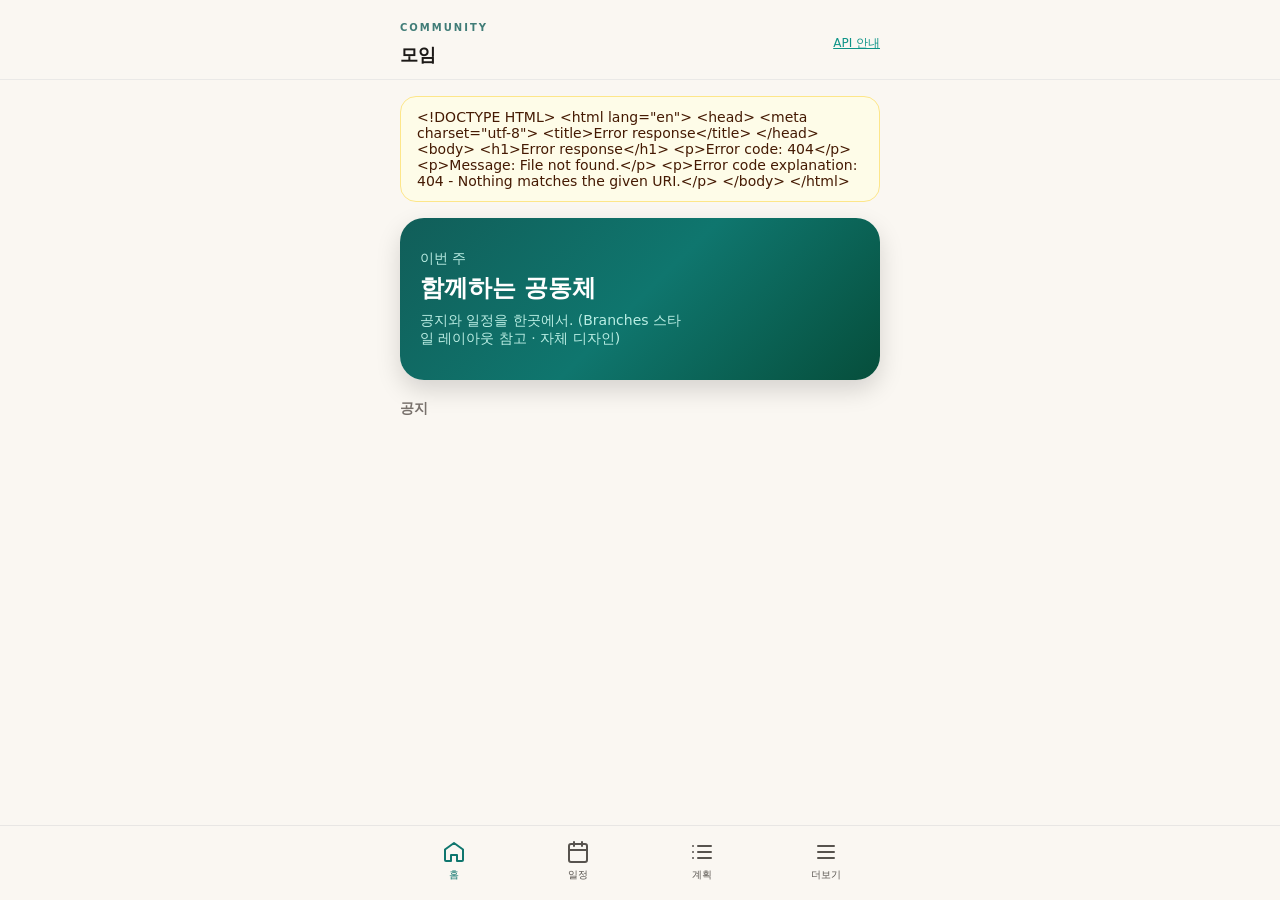
==== static/community/index.html @ 326cbd35 "feat: 연간·월간 계획 API 및 커뮤니티 계획 탭 Made-with: Cursor" ====
<!DOCTYPE html>
<html lang="ko">
  <head>
    <meta charset="utf-8" />
    <meta name="viewport" content="width=device-width, initial-scale=1" />
    <meta name="color-scheme" content="light" />
    <title>모임 · Jaegun</title>
    <link rel="stylesheet" href="styles.css" />
  </head>
  <body>
    <div class="community-root">
      <header class="app-header">
        <div class="header-inner">
          <div>
            <p class="eyebrow">Community</p>
            <h1>모임</h1>
          </div>
          <a class="back-link" href="/">API 안내</a>
        </div>
      </header>

      <main>
        <div id="alert" class="alert" role="alert" hidden></div>

        <section id="panel-home" class="tab-panel">
          <div class="hero">
            <p style="margin: 0; font-size: 0.875rem; color: rgb(204 251 241 / 0.9)">이번 주</p>
            <h2>함께하는 공동체</h2>
            <p>공지와 일정을 한곳에서. (Branches 스타일 레이아웃 참고 · 자체 디자인)</p>
          </div>
          <h3 class="section-title" style="margin-top: 1.25rem">공지</h3>
          <p id="home-loading" class="loading">불러오는 중…</p>
          <ul id="announcement-list" class="card-list" hidden></ul>
          <p id="announcement-empty" class="empty" hidden>아직 공지가 없습니다.</p>
        </section>

        <section id="panel-events" class="tab-panel" hidden>
          <div class="toolbar">
            <h3 class="section-title" style="margin: 0">일정</h3>
            <label class="checkbox-label">
              <input type="checkbox" id="upcoming-only" checked />
              다가오는 일정만
            </label>
          </div>
          <p id="events-loading" class="loading">불러오는 중…</p>
          <ul id="event-list" class="card-list" hidden></ul>
          <p id="event-empty" class="empty" hidden>일정이 없습니다.</p>
        </section>

        <section id="panel-plans" class="tab-panel" hidden>
          <div class="plan-subnav" role="tablist" aria-label="계획 종류">
            <button type="button" class="plan-sub-btn active" data-plan-sub="annual" role="tab" aria-selected="true">
              연간
            </button>
            <button type="button" class="plan-sub-btn" data-plan-sub="monthly" role="tab" aria-selected="false">
              월간
            </button>
          </div>
          <p id="plans-loading" class="loading" hidden>불러오는 중…</p>
          <div id="plan-annual-wrap" hidden></div>
          <div id="plan-monthly-wrap" hidden></div>
        </section>

        <section id="panel-more" class="tab-panel" hidden>
          <div class="card">
            <h3 class="section-title" style="margin-top: 0">빠른 링크</h3>
            <ul class="more-list">
              <li><span>기부 · 헌금</span><span class="muted">준비 중</span></li>
              <li><span>소그룹</span><span class="muted">준비 중</span></li>
              <li><span>메시지 · 설교</span><span class="muted">준비 중</span></li>
            </ul>
          </div>
          <form id="compose-form" class="card compose" style="margin-top: 1rem">
            <h3 class="section-title" style="margin-top: 0">새 공지 작성</h3>
            <p class="hint">MVP: 인증 없이 작성됩니다. 운영 시 관리자 권한을 붙이세요.</p>
            <label>
              제목
              <input id="draft-title" type="text" maxlength="200" placeholder="주일 안내" required />
            </label>
            <label>
              내용
              <textarea id="draft-body" placeholder="상세 내용"></textarea>
            </label>
            <button type="submit" id="submit-btn">공지 등록</button>
          </form>
        </section>
      </main>

      <nav class="bottom-nav" aria-label="주요 메뉴">
        <div class="nav-inner">
          <button type="button" class="nav-btn active" data-tab="home" aria-current="page">
            <svg width="24" height="24" viewBox="0 0 24 24" fill="none" stroke-width="2">
              <path
                d="M3 9.5 12 3l9 6.5V20a1 1 0 0 1-1 1h-5v-6H9v6H4a1 1 0 0 1-1-1V9.5z"
                stroke-linecap="round"
                stroke-linejoin="round"
              />
            </svg>
            홈
          </button>
          <button type="button" class="nav-btn" data-tab="events">
            <svg width="24" height="24" viewBox="0 0 24 24" fill="none" stroke-width="2">
              <rect x="3" y="4" width="18" height="18" rx="2" />
              <path d="M16 2v4M8 2v4M3 10h18" stroke-linecap="round" />
            </svg>
            일정
          </button>
          <button type="button" class="nav-btn" data-tab="plans">
            <svg width="24" height="24" viewBox="0 0 24 24" fill="none" stroke-width="2">
              <path d="M8 6h13M8 12h13M8 18h13M3 6h.01M3 12h.01M3 18h.01" stroke-linecap="round" />
            </svg>
            계획
          </button>
          <button type="button" class="nav-btn" data-tab="more">
            <svg width="24" height="24" viewBox="0 0 24 24" fill="none" stroke-width="2">
              <path d="M4 6h16M4 12h16M4 18h16" stroke-linecap="round" />
            </svg>
            더보기
          </button>
        </div>
      </nav>
    </div>
    <script src="app.js" type="module"></script>
  </body>
</html>
---- static/community/styles.css ----
:root {
  --comm-accent: #0f766e;
  --comm-warm: #faf7f2;
  --comm-ink: #1c1917;
}

* {
  box-sizing: border-box;
}

html,
body {
  margin: 0;
  min-height: 100dvh;
  font-family: system-ui, -apple-system, "Segoe UI", Roboto, "Noto Sans KR", sans-serif;
  background: var(--comm-warm);
  color: var(--comm-ink);
}

.community-root {
  min-height: 100dvh;
  padding-bottom: 7rem;
}

header.app-header {
  position: sticky;
  top: 0;
  z-index: 20;
  border-bottom: 1px solid rgba(231, 229, 228, 0.8);
  background: rgba(250, 247, 242, 0.95);
  backdrop-filter: blur(8px);
}

.header-inner {
  margin: 0 auto;
  max-width: 32rem;
  display: flex;
  align-items: center;
  justify-content: space-between;
  padding: 0.75rem 1rem;
}

.header-inner h1 {
  margin: 0;
  font-size: 1.125rem;
  font-weight: 600;
}

.header-inner .eyebrow {
  font-size: 0.625rem;
  font-weight: 600;
  letter-spacing: 0.2em;
  text-transform: uppercase;
  color: rgb(17 94 89 / 0.8);
}

main {
  margin: 0 auto;
  max-width: 32rem;
  padding: 1rem 1rem 0;
}

.alert {
  margin-bottom: 1rem;
  padding: 0.75rem 1rem;
  border-radius: 1rem;
  border: 1px solid rgb(253 230 138);
  background: rgb(254 252 232);
  color: rgb(69 26 3);
  font-size: 0.875rem;
}

.hero {
  overflow: hidden;
  border-radius: 1.5rem;
  background: linear-gradient(135deg, rgb(17 94 89), rgb(15 118 110), rgb(6 78 59));
  padding: 2rem 1.25rem;
  color: #fff;
  box-shadow: 0 10px 25px rgb(0 0 0 / 0.15);
}

.hero h2 {
  margin: 0.25rem 0 0;
  font-size: 1.5rem;
  font-weight: 600;
  line-height: 1.35;
}

.hero p {
  margin: 0.5rem 0 0;
  max-width: 17rem;
  font-size: 0.875rem;
  color: rgb(204 251 241 / 0.9);
}

.section-title {
  margin: 0 0 0.75rem;
  font-size: 0.875rem;
  font-weight: 600;
  color: rgb(120 113 108);
}

.card {
  border-radius: 1rem;
  border: 1px solid rgb(231 229 228 / 0.8);
  background: #fff;
  padding: 1rem;
  box-shadow: 0 1px 2px rgb(0 0 0 / 0.05);
}

.card-list {
  list-style: none;
  margin: 0;
  padding: 0;
  display: flex;
  flex-direction: column;
  gap: 0.75rem;
}

.card-meta {
  font-size: 0.75rem;
  color: rgb(168 162 158);
}

.card h4 {
  margin: 0.25rem 0 0;
  font-size: 1rem;
  font-weight: 600;
}

.card-body {
  margin: 0.5rem 0 0;
  font-size: 0.875rem;
  line-height: 1.6;
  color: rgb(87 83 78);
  white-space: pre-wrap;
}

.event-row {
  display: flex;
  gap: 0.75rem;
  align-items: flex-start;
}

.event-date {
  flex-shrink: 0;
  width: 3.5rem;
  height: 3.5rem;
  border-radius: 0.75rem;
  background: rgb(240 253 250);
  color: rgb(19 78 74);
  display: flex;
  flex-direction: column;
  align-items: center;
  justify-content: center;
}

.event-date .mo {
  font-size: 0.625rem;
  font-weight: 600;
  text-transform: uppercase;
  color: rgb(13 148 136);
}

.event-date .day {
  font-size: 1.125rem;
  font-weight: 700;
  line-height: 1;
}

.toolbar {
  display: flex;
  align-items: center;
  justify-content: space-between;
  gap: 0.5rem;
  margin-bottom: 1rem;
}

.checkbox-label {
  display: flex;
  align-items: center;
  gap: 0.5rem;
  font-size: 0.75rem;
  color: rgb(87 83 78);
  cursor: pointer;
}

.more-list {
  list-style: none;
  margin: 0.75rem 0 0;
  padding: 0;
  border-top: 1px solid rgb(245 245 244);
}

.more-list li {
  display: flex;
  justify-content: space-between;
  padding: 0.75rem 0;
  font-size: 0.875rem;
  color: rgb(87 83 78);
  border-bottom: 1px solid rgb(245 245 244);
}

.muted {
  font-size: 0.75rem;
  color: rgb(168 162 158);
}

form.compose label {
  display: block;
  margin-top: 0.75rem;
  font-size: 0.75rem;
  font-weight: 500;
  color: rgb(87 83 78);
}

form.compose input,
form.compose textarea {
  margin-top: 0.25rem;
  width: 100%;
  border-radius: 0.75rem;
  border: 1px solid rgb(214 211 209);
  padding: 0.5rem 0.75rem;
  font-size: 0.875rem;
}

form.compose textarea {
  min-height: 6rem;
  resize: vertical;
}

form.compose button {
  margin-top: 1rem;
  width: 100%;
  border: none;
  border-radius: 0.75rem;
  padding: 0.75rem;
  font-size: 0.875rem;
  font-weight: 600;
  color: #fff;
  background: rgb(15 118 110);
  cursor: pointer;
}

form.compose button:disabled {
  opacity: 0.5;
  cursor: not-allowed;
}

.hint {
  margin: 0.25rem 0 0;
  font-size: 0.75rem;
  color: rgb(120 113 108);
}

.tab-panel[hidden] {
  display: none !important;
}

.bottom-nav {
  position: fixed;
  bottom: 0;
  left: 0;
  right: 0;
  z-index: 30;
  border-top: 1px solid rgb(231 229 228 / 0.9);
  background: rgba(250, 247, 242, 0.95);
  backdrop-filter: blur(8px);
  padding: 0.5rem 0 max(0.75rem, env(safe-area-inset-bottom));
}

.nav-inner {
  margin: 0 auto;
  max-width: 32rem;
  display: flex;
  justify-content: space-around;
  padding: 0 0.5rem;
}

.nav-btn {
  flex: 1;
  min-width: 0;
  display: flex;
  flex-direction: column;
  align-items: center;
  gap: 0.2rem;
  padding: 0.4rem 0.2rem;
  border: none;
  border-radius: 0.75rem;
  background: transparent;
  font-size: 0.625rem;
  font-weight: 500;
  color: rgb(87 83 78);
  cursor: pointer;
}

.nav-btn:hover {
  background: rgb(231 229 228 / 0.5);
}

.nav-btn.active {
  color: var(--comm-accent);
}

.nav-btn svg {
  stroke: currentColor;
}

.empty {
  text-align: center;
  padding: 2rem 1rem;
  font-size: 0.875rem;
  color: rgb(120 113 108);
  border: 1px dashed rgb(214 211 209);
  border-radius: 1rem;
  background: #fff;
}

.loading {
  font-size: 0.875rem;
  color: rgb(120 113 108);
}

.back-link {
  display: inline-block;
  margin-top: 0.5rem;
  font-size: 0.75rem;
  color: rgb(13 148 136);
}

.plan-subnav {
  display: flex;
  gap: 0.5rem;
  margin-bottom: 1rem;
  padding: 0.25rem;
  border-radius: 999px;
  background: rgb(231 229 228 / 0.6);
}

.plan-sub-btn {
  flex: 1;
  border: none;
  border-radius: 999px;
  padding: 0.5rem 0.75rem;
  font-size: 0.8125rem;
  font-weight: 600;
  color: rgb(87 83 78);
  background: transparent;
  cursor: pointer;
}

.plan-sub-btn.active {
  background: #fff;
  color: var(--comm-accent);
  box-shadow: 0 1px 2px rgb(0 0 0 / 0.06);
}

.plan-toolbar {
  display: flex;
  flex-wrap: wrap;
  align-items: center;
  gap: 0.5rem;
  margin-bottom: 0.75rem;
}

.plan-toolbar label {
  font-size: 0.75rem;
  color: rgb(120 113 108);
  display: flex;
  align-items: center;
  gap: 0.35rem;
}

.plan-toolbar select {
  border-radius: 0.75rem;
  border: 1px solid rgb(214 211 209);
  padding: 0.35rem 0.5rem;
  font-size: 0.875rem;
  background: #fff;
}

.plan-body-text {
  margin: 0.75rem 0 0;
  font-size: 0.875rem;
  line-height: 1.65;
  color: rgb(68 64 60);
  white-space: pre-wrap;
}

.month-grid {
  display: grid;
  grid-template-columns: 1fr;
  gap: 0.75rem;
}

@media (min-width: 380px) {
  .month-grid {
    grid-template-columns: 1fr 1fr;
  }
}

.month-card.muted {
  opacity: 0.75;
  border-style: dashed;
}
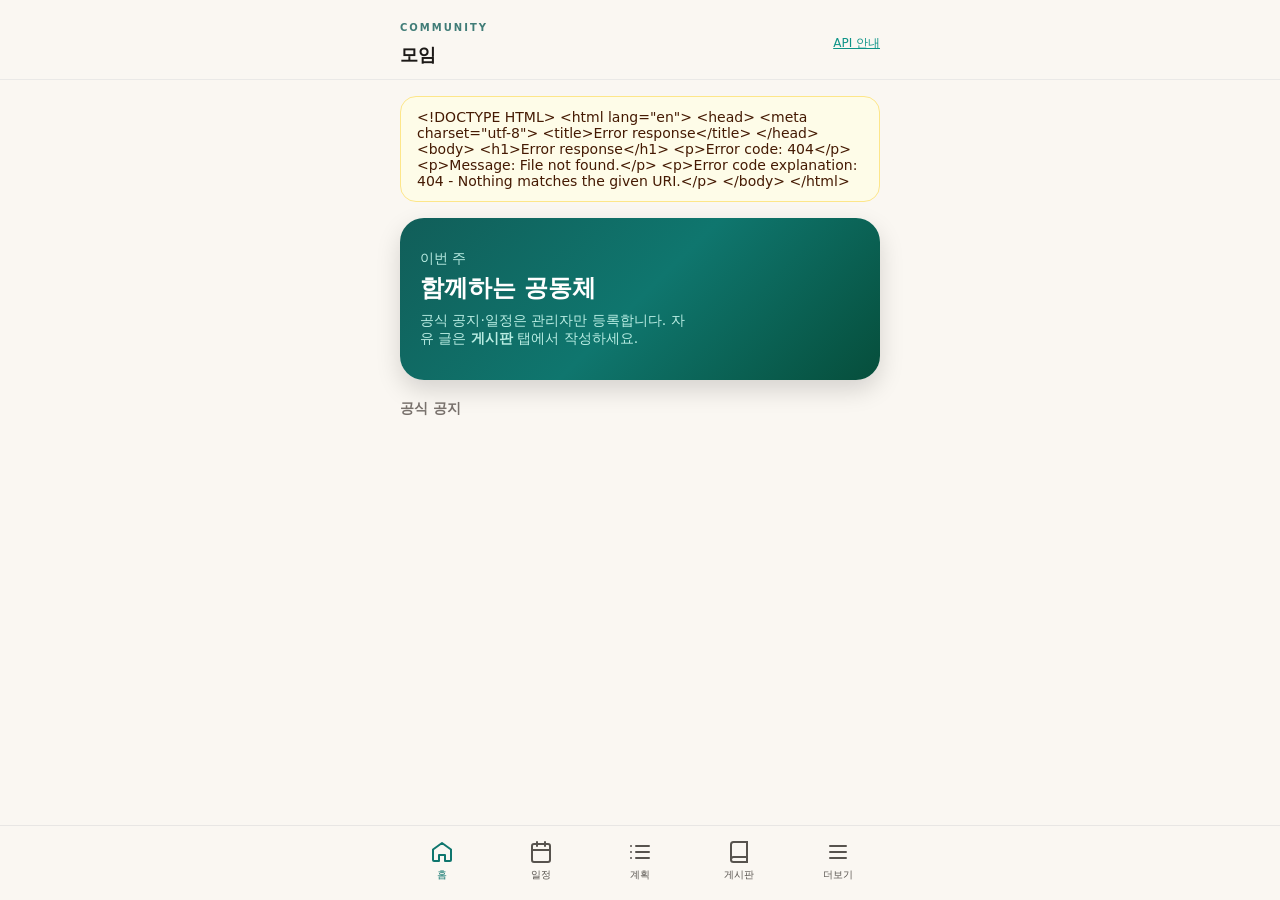
==== commit 0522c76a: "feat: 관리자 토큰으로 공식 공지·일정·계획 보호, 사용자 게시판 추가 Made-with: Cursor" ====
--- a/static/community/index.html
+++ b/static/community/index.html
@@ -26,9 +26,9 @@
           <div class="hero">
             <p style="margin: 0; font-size: 0.875rem; color: rgb(204 251 241 / 0.9)">이번 주</p>
             <h2>함께하는 공동체</h2>
-            <p>공지와 일정을 한곳에서. (Branches 스타일 레이아웃 참고 · 자체 디자인)</p>
+            <p>공식 공지·일정은 관리자만 등록합니다. 자유 글은 <strong>게시판</strong> 탭에서 작성하세요.</p>
           </div>
-          <h3 class="section-title" style="margin-top: 1.25rem">공지</h3>
+          <h3 class="section-title" style="margin-top: 1.25rem">공식 공지</h3>
           <p id="home-loading" class="loading">불러오는 중…</p>
           <ul id="announcement-list" class="card-list" hidden></ul>
           <p id="announcement-empty" class="empty" hidden>아직 공지가 없습니다.</p>
@@ -45,6 +45,32 @@
           <p id="events-loading" class="loading">불러오는 중…</p>
           <ul id="event-list" class="card-list" hidden></ul>
           <p id="event-empty" class="empty" hidden>일정이 없습니다.</p>
+        </section>
+
+        <section id="panel-board" class="tab-panel" hidden>
+          <h3 class="section-title">게시판</h3>
+          <p class="hint" style="margin: 0 0 0.75rem">
+            누구나 글을 쓸 수 있습니다. 공식 일정은 <strong>일정</strong> 탭(관리자 등록)만 사용하세요.
+          </p>
+          <p id="board-loading" class="loading">불러오는 중…</p>
+          <ul id="board-list" class="card-list" hidden></ul>
+          <p id="board-empty" class="empty" hidden>아직 글이 없습니다.</p>
+          <form id="board-form" class="card compose" style="margin-top: 1rem">
+            <h3 class="section-title" style="margin-top: 0">글쓰기</h3>
+            <label>
+              닉네임 (선택)
+              <input id="board-author" type="text" maxlength="100" placeholder="익명" />
+            </label>
+            <label>
+              제목
+              <input id="board-title" type="text" maxlength="200" required />
+            </label>
+            <label>
+              내용
+              <textarea id="board-body" placeholder="내용을 입력하세요"></textarea>
+            </label>
+            <button type="submit" id="board-submit">등록</button>
+          </form>
         </section>
 
         <section id="panel-plans" class="tab-panel" hidden>
@@ -70,19 +96,53 @@
               <li><span>메시지 · 설교</span><span class="muted">준비 중</span></li>
             </ul>
           </div>
-          <form id="compose-form" class="card compose" style="margin-top: 1rem">
-            <h3 class="section-title" style="margin-top: 0">새 공지 작성</h3>
-            <p class="hint">MVP: 인증 없이 작성됩니다. 운영 시 관리자 권한을 붙이세요.</p>
+          <div class="card" style="margin-top: 1rem">
+            <h3 class="section-title" style="margin-top: 0">관리자</h3>
+            <p class="hint">
+              공식 공지·일정·계획을 등록하려면 서버 <code>.env</code>의 <code>ADMIN_TOKEN</code>과 같은 값을 입력해 저장하세요.
+            </p>
             <label>
-              제목
-              <input id="draft-title" type="text" maxlength="200" placeholder="주일 안내" required />
+              관리자 토큰
+              <input id="admin-token" type="password" autocomplete="off" placeholder="Bearer로 전송됩니다" />
             </label>
-            <label>
-              내용
-              <textarea id="draft-body" placeholder="상세 내용"></textarea>
-            </label>
-            <button type="submit" id="submit-btn">공지 등록</button>
-          </form>
+            <button type="button" class="admin-save-btn" id="admin-token-save">브라우저에 저장</button>
+            <p id="admin-token-hint" class="hint"></p>
+          </div>
+          <div class="card" id="admin-forms" style="margin-top: 1rem" hidden>
+            <h3 class="section-title" style="margin-top: 0">공식 공지 등록</h3>
+            <form id="admin-announce-form">
+              <label>
+                제목
+                <input id="admin-a-title" type="text" maxlength="200" required />
+              </label>
+              <label>
+                내용
+                <textarea id="admin-a-body"></textarea>
+              </label>
+              <button type="submit">공지 등록</button>
+            </form>
+            <hr style="margin: 1.25rem 0; border: none; border-top: 1px solid rgb(231 229 228)" />
+            <h3 class="section-title" style="margin-top: 0">공식 일정 등록</h3>
+            <form id="admin-event-form">
+              <label>
+                제목
+                <input id="admin-e-title" type="text" maxlength="200" required />
+              </label>
+              <label>
+                시작 시각
+                <input id="admin-e-starts" type="datetime-local" required />
+              </label>
+              <label>
+                장소
+                <input id="admin-e-loc" type="text" maxlength="300" placeholder="온라인 등" />
+              </label>
+              <label>
+                설명
+                <textarea id="admin-e-desc" placeholder="선택"></textarea>
+              </label>
+              <button type="submit">일정 등록</button>
+            </form>
+          </div>
         </section>
       </main>
 
@@ -111,6 +171,13 @@
             </svg>
             계획
           </button>
+          <button type="button" class="nav-btn" data-tab="board">
+            <svg width="24" height="24" viewBox="0 0 24 24" fill="none" stroke-width="2">
+              <path d="M4 19.5A2.5 2.5 0 0 1 6.5 17H20" stroke-linecap="round" />
+              <path d="M6.5 2H20v20H6.5A2.5 2.5 0 0 1 4 19.5v-15A2.5 2.5 0 0 1 6.5 2z" />
+            </svg>
+            게시판
+          </button>
           <button type="button" class="nav-btn" data-tab="more">
             <svg width="24" height="24" viewBox="0 0 24 24" fill="none" stroke-width="2">
               <path d="M4 6h16M4 12h16M4 18h16" stroke-linecap="round" />
--- a/static/community/styles.css
+++ b/static/community/styles.css
@@ -245,6 +245,23 @@
 form.compose button:disabled {
   opacity: 0.5;
   cursor: not-allowed;
+}
+
+.admin-save-btn {
+  margin-top: 0.5rem;
+  width: 100%;
+  border: none;
+  border-radius: 0.75rem;
+  padding: 0.6rem;
+  font-size: 0.875rem;
+  font-weight: 600;
+  color: #fff;
+  background: rgb(87 83 78);
+  cursor: pointer;
+}
+
+.admin-save-btn:hover {
+  background: rgb(68 64 60);
 }
 
 .hint {
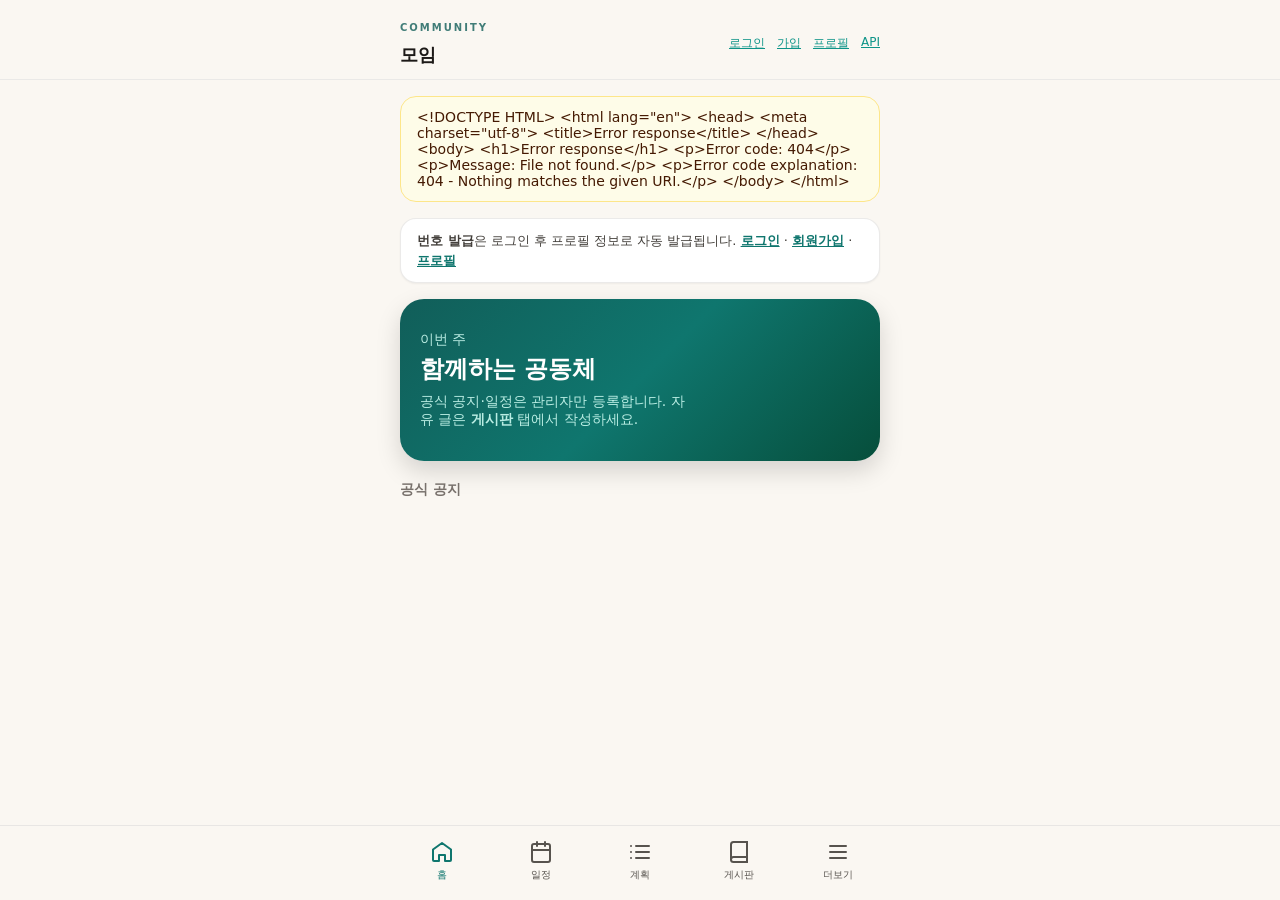
==== commit 94c5beb7: "feat: Enhance user management and event features - Added user authentication and profile management " ====
--- a/static/community/index.html
+++ b/static/community/index.html
@@ -15,12 +15,24 @@
             <p class="eyebrow">Community</p>
             <h1>모임</h1>
           </div>
-          <a class="back-link" href="/">API 안내</a>
+          <div class="header-links">
+            <a class="back-link" href="login.html">로그인</a>
+            <a class="back-link" href="signup.html">가입</a>
+            <a class="back-link" href="register.html">프로필</a>
+            <a class="back-link" href="/">API</a>
+          </div>
         </div>
       </header>
 
       <main>
         <div id="alert" class="alert" role="alert" hidden></div>
+        <div id="profile-hint" class="profile-hint card" hidden>
+          <p class="profile-hint-text">
+            <strong>번호 발급</strong>은 로그인 후 프로필 정보로 자동 발급됩니다.
+            <a href="login.html">로그인</a> · <a href="signup.html">회원가입</a> ·
+            <a href="register.html">프로필</a>
+          </p>
+        </div>
 
         <section id="panel-home" class="tab-panel">
           <div class="hero">
@@ -89,59 +101,81 @@
 
         <section id="panel-more" class="tab-panel" hidden>
           <div class="card">
+            <h3 class="section-title" style="margin-top: 0">소모임 만들기</h3>
+            <p class="hint" style="margin-top: 0">로그인 후 모임을 만들고 게시판에 공유할 수 있습니다.</p>
+            <form id="meeting-form" class="compose" style="margin-top: 0.75rem">
+              <label class="modal-field">
+                제목 <span class="req">*</span>
+                <input id="meet-title" type="text" maxlength="200" required />
+              </label>
+              <label class="modal-field">
+                설명
+                <textarea id="meet-body" placeholder="모임 안내"></textarea>
+              </label>
+              <label class="modal-field">
+                일시 (선택)
+                <input id="meet-starts" type="datetime-local" />
+              </label>
+              <label class="modal-field">
+                장소
+                <input id="meet-loc" type="text" maxlength="300" />
+              </label>
+              <label class="checkbox-label" style="margin-top: 0.5rem">
+                <input type="checkbox" id="meet-share" checked />
+                게시판에 함께 올리기
+              </label>
+              <button type="submit" id="meet-submit" class="btn-issue" style="margin-top: 1rem">등록</button>
+            </form>
+          </div>
+          <div class="card" style="margin-top: 1rem">
+            <h3 class="section-title" style="margin-top: 0">친한 친구</h3>
+            <p class="hint">상대방도 수락하면 친한 친구가 되며, 그때부터 쪽지를 주고받을 수 있습니다.</p>
+            <div style="display: flex; gap: 0.5rem; margin-top: 0.5rem; flex-wrap: wrap">
+              <input
+                id="friend-phone"
+                type="tel"
+                placeholder="상대 전화번호"
+                style="flex: 1; min-width: 10rem; padding: 0.5rem; border-radius: 0.5rem; border: 1px solid #d6d3d1"
+              />
+              <button type="button" id="friend-request-btn" class="event-detail-btn">요청 보내기</button>
+            </div>
+            <h4 style="font-size: 0.9rem; margin: 1rem 0 0.5rem">받은 요청</h4>
+            <div id="incoming-friends"></div>
+            <h4 style="font-size: 0.9rem; margin: 1rem 0 0.5rem">내 친구</h4>
+            <div id="friends-list"></div>
+          </div>
+          <div class="card" style="margin-top: 1rem">
             <h3 class="section-title" style="margin-top: 0">빠른 링크</h3>
             <ul class="more-list">
+              <li>
+                <span>프로필 · 사진</span>
+                <a href="register.html" class="muted" style="color: rgb(13 148 136); font-weight: 600">열기 →</a>
+              </li>
               <li><span>기부 · 헌금</span><span class="muted">준비 중</span></li>
-              <li><span>소그룹</span><span class="muted">준비 중</span></li>
-              <li><span>메시지 · 설교</span><span class="muted">준비 중</span></li>
             </ul>
           </div>
           <div class="card" style="margin-top: 1rem">
             <h3 class="section-title" style="margin-top: 0">관리자</h3>
             <p class="hint">
-              공식 공지·일정·계획을 등록하려면 서버 <code>.env</code>의 <code>ADMIN_TOKEN</code>과 같은 값을 입력해 저장하세요.
+              공식 공지·일정·계획 등록과 게시글 삭제는 <strong>/admin</strong> 페이지에서 <code>ADMIN_TOKEN</code>으로 진행합니다.
             </p>
-            <label>
-              관리자 토큰
-              <input id="admin-token" type="password" autocomplete="off" placeholder="Bearer로 전송됩니다" />
-            </label>
-            <button type="button" class="admin-save-btn" id="admin-token-save">브라우저에 저장</button>
-            <p id="admin-token-hint" class="hint"></p>
-          </div>
-          <div class="card" id="admin-forms" style="margin-top: 1rem" hidden>
-            <h3 class="section-title" style="margin-top: 0">공식 공지 등록</h3>
-            <form id="admin-announce-form">
-              <label>
-                제목
-                <input id="admin-a-title" type="text" maxlength="200" required />
-              </label>
-              <label>
-                내용
-                <textarea id="admin-a-body"></textarea>
-              </label>
-              <button type="submit">공지 등록</button>
-            </form>
-            <hr style="margin: 1.25rem 0; border: none; border-top: 1px solid rgb(231 229 228)" />
-            <h3 class="section-title" style="margin-top: 0">공식 일정 등록</h3>
-            <form id="admin-event-form">
-              <label>
-                제목
-                <input id="admin-e-title" type="text" maxlength="200" required />
-              </label>
-              <label>
-                시작 시각
-                <input id="admin-e-starts" type="datetime-local" required />
-              </label>
-              <label>
-                장소
-                <input id="admin-e-loc" type="text" maxlength="300" placeholder="온라인 등" />
-              </label>
-              <label>
-                설명
-                <textarea id="admin-e-desc" placeholder="선택"></textarea>
-              </label>
-              <button type="submit">일정 등록</button>
-            </form>
+            <a
+              class="admin-portal-link"
+              href="/admin/"
+              style="
+                display: block;
+                margin-top: 0.75rem;
+                text-align: center;
+                padding: 0.65rem;
+                border-radius: 0.75rem;
+                background: #0f766e;
+                color: #fff;
+                font-weight: 600;
+                font-size: 0.875rem;
+                text-decoration: none;
+              "
+              >관리자 페이지 열기</a
+            >
           </div>
         </section>
       </main>
@@ -187,6 +221,47 @@
         </div>
       </nav>
     </div>
-    <script src="app.js" type="module"></script>
+
+    <div id="event-modal" class="event-modal" hidden>
+      <div class="event-modal-backdrop" data-close-modal tabindex="-1"></div>
+      <div
+        class="event-modal-panel"
+        role="dialog"
+        aria-modal="true"
+        aria-labelledby="event-modal-title"
+      >
+        <button type="button" class="event-modal-close" data-close-modal aria-label="닫기">×</button>
+        <h3 id="event-modal-title" class="event-modal-title"></h3>
+        <p id="event-modal-meta" class="event-modal-meta"></p>
+        <div id="event-modal-body" class="event-modal-body"></div>
+        <div id="event-modal-survey" class="event-modal-survey" hidden>
+          <p class="event-modal-survey-heading"></p>
+          <a
+            id="event-modal-survey-link"
+            href="#"
+            target="_blank"
+            rel="noopener noreferrer"
+            class="survey-link"
+            >설문 열기</a>
+        </div>
+        <div id="event-modal-need-login" class="event-modal-participant card" style="margin-top: 1rem; padding: 0.85rem 1rem" hidden>
+          <p class="hint" style="margin: 0">
+            번호 발급은 <a href="login.html">로그인</a>이 필요합니다. 이름·나이·교회는
+            <a href="register.html">프로필</a>에서 수정할 수 있습니다.
+          </p>
+        </div>
+        <div class="event-modal-participant card" style="margin-top: 1rem; padding: 0.85rem 1rem">
+          <p class="hint" style="margin: 0">
+            발급 시 <strong>프로필에 저장된 이름·나이·교회</strong>가 함께 등록됩니다. <a href="register.html">프로필 수정</a>
+          </p>
+        </div>
+        <div class="event-modal-actions">
+          <button type="button" id="event-modal-issue-btn" class="btn-issue">번호 발급</button>
+        </div>
+        <p id="event-modal-ticket-result" class="ticket-result" hidden aria-live="polite"></p>
+      </div>
+    </div>
+
+    <script src="app.js" defer></script>
   </body>
 </html>
--- a/static/community/styles.css
+++ b/static/community/styles.css
@@ -37,7 +37,15 @@
   display: flex;
   align-items: center;
   justify-content: space-between;
+  gap: 0.5rem;
   padding: 0.75rem 1rem;
+}
+
+.header-links {
+  display: flex;
+  flex-wrap: wrap;
+  gap: 0.5rem 0.75rem;
+  justify-content: flex-end;
 }
 
 .header-inner h1 {
@@ -245,23 +253,6 @@
 form.compose button:disabled {
   opacity: 0.5;
   cursor: not-allowed;
-}
-
-.admin-save-btn {
-  margin-top: 0.5rem;
-  width: 100%;
-  border: none;
-  border-radius: 0.75rem;
-  padding: 0.6rem;
-  font-size: 0.875rem;
-  font-weight: 600;
-  color: #fff;
-  background: rgb(87 83 78);
-  cursor: pointer;
-}
-
-.admin-save-btn:hover {
-  background: rgb(68 64 60);
 }
 
 .hint {
@@ -323,6 +314,44 @@
   stroke: currentColor;
 }
 
+.profile-hint {
+  margin-bottom: 1rem;
+  padding: 0.75rem 1rem;
+}
+
+.profile-hint-text {
+  margin: 0;
+  font-size: 0.8125rem;
+  line-height: 1.5;
+  color: rgb(68 64 60);
+}
+
+.profile-hint-text a {
+  font-weight: 600;
+  color: var(--comm-accent);
+}
+
+.modal-field {
+  display: block;
+  margin-top: 0.65rem;
+  font-size: 0.75rem;
+  font-weight: 500;
+  color: rgb(87 83 78);
+}
+
+.modal-field .req {
+  color: rgb(185 28 28);
+}
+
+.modal-field input {
+  margin-top: 0.25rem;
+  width: 100%;
+  border-radius: 0.65rem;
+  border: 1px solid rgb(214 211 209);
+  padding: 0.5rem 0.65rem;
+  font-size: 1rem;
+}
+
 .empty {
   text-align: center;
   padding: 2rem 1rem;
@@ -420,3 +449,163 @@
   opacity: 0.75;
   border-style: dashed;
 }
+
+/* 일정 상세 모달 */
+.event-modal {
+  position: fixed;
+  inset: 0;
+  z-index: 100;
+  display: flex;
+  align-items: flex-end;
+  justify-content: center;
+  padding: 0;
+}
+
+.event-modal[hidden] {
+  display: none !important;
+}
+
+.event-modal-backdrop {
+  position: absolute;
+  inset: 0;
+  background: rgb(0 0 0 / 0.45);
+}
+
+.event-modal-panel {
+  position: relative;
+  z-index: 1;
+  width: 100%;
+  max-width: 32rem;
+  max-height: 90dvh;
+  overflow-y: auto;
+  margin: 0 auto;
+  padding: 1.25rem 1rem calc(1.25rem + env(safe-area-inset-bottom));
+  border-radius: 1.25rem 1.25rem 0 0;
+  background: #fff;
+  box-shadow: 0 -8px 32px rgb(0 0 0 / 0.2);
+}
+
+@media (min-width: 480px) {
+  .event-modal {
+    align-items: center;
+    padding: 1rem;
+  }
+
+  .event-modal-panel {
+    border-radius: 1.25rem;
+    padding: 1.5rem;
+    max-height: 85dvh;
+  }
+}
+
+.event-modal-close {
+  position: absolute;
+  top: 0.65rem;
+  right: 0.65rem;
+  width: 2.25rem;
+  height: 2.25rem;
+  border: none;
+  border-radius: 999px;
+  background: rgb(245 245 244);
+  font-size: 1.25rem;
+  line-height: 1;
+  cursor: pointer;
+  color: rgb(87 83 78);
+}
+
+.event-modal-title {
+  margin: 0 2rem 0.35rem 0;
+  font-size: 1.125rem;
+  font-weight: 700;
+  line-height: 1.35;
+}
+
+.event-modal-meta {
+  margin: 0 0 0.75rem;
+  font-size: 0.8125rem;
+  color: rgb(120 113 108);
+}
+
+.event-modal-body {
+  font-size: 0.9375rem;
+  line-height: 1.65;
+  color: rgb(68 64 60);
+  white-space: pre-wrap;
+}
+
+.event-modal-body:empty {
+  display: none;
+}
+
+.event-modal-survey {
+  padding: 0.85rem 1rem;
+  border-radius: 0.75rem;
+  background: rgb(250 250 249);
+  border: 1px solid rgb(231 229 228);
+  margin-top: 1rem;
+  margin-bottom: 0.5rem;
+}
+
+.event-modal-survey-heading {
+  margin: 0 0 0.4rem;
+  font-size: 0.75rem;
+  font-weight: 600;
+  color: rgb(87 83 78);
+}
+
+.survey-link {
+  font-size: 0.875rem;
+  font-weight: 600;
+  color: rgb(13 148 136);
+  word-break: break-all;
+}
+
+.event-modal-actions {
+  margin-top: 1rem;
+}
+
+.btn-issue {
+  width: 100%;
+  border: none;
+  border-radius: 0.75rem;
+  padding: 0.75rem;
+  font-size: 0.9375rem;
+  font-weight: 600;
+  color: #fff;
+  background: var(--comm-accent);
+  cursor: pointer;
+}
+
+.btn-issue:disabled {
+  opacity: 0.55;
+  cursor: not-allowed;
+}
+
+.ticket-result {
+  margin: 1rem 0 0;
+  padding: 1rem;
+  border-radius: 0.75rem;
+  text-align: center;
+  font-size: 1.25rem;
+  font-weight: 700;
+  color: rgb(19 78 74);
+  background: rgb(204 251 241);
+  border: 1px solid rgb(153 246 228);
+}
+
+.event-detail-btn {
+  margin-top: 0.65rem;
+  width: 100%;
+  border: 1px solid rgb(204 251 241);
+  border-radius: 0.75rem;
+  padding: 0.45rem 0.65rem;
+  font-size: 0.8125rem;
+  font-weight: 600;
+  color: var(--comm-accent);
+  background: rgb(240 253 250);
+  cursor: pointer;
+}
+
+.event-detail-btn:active {
+  opacity: 0.9;
+}
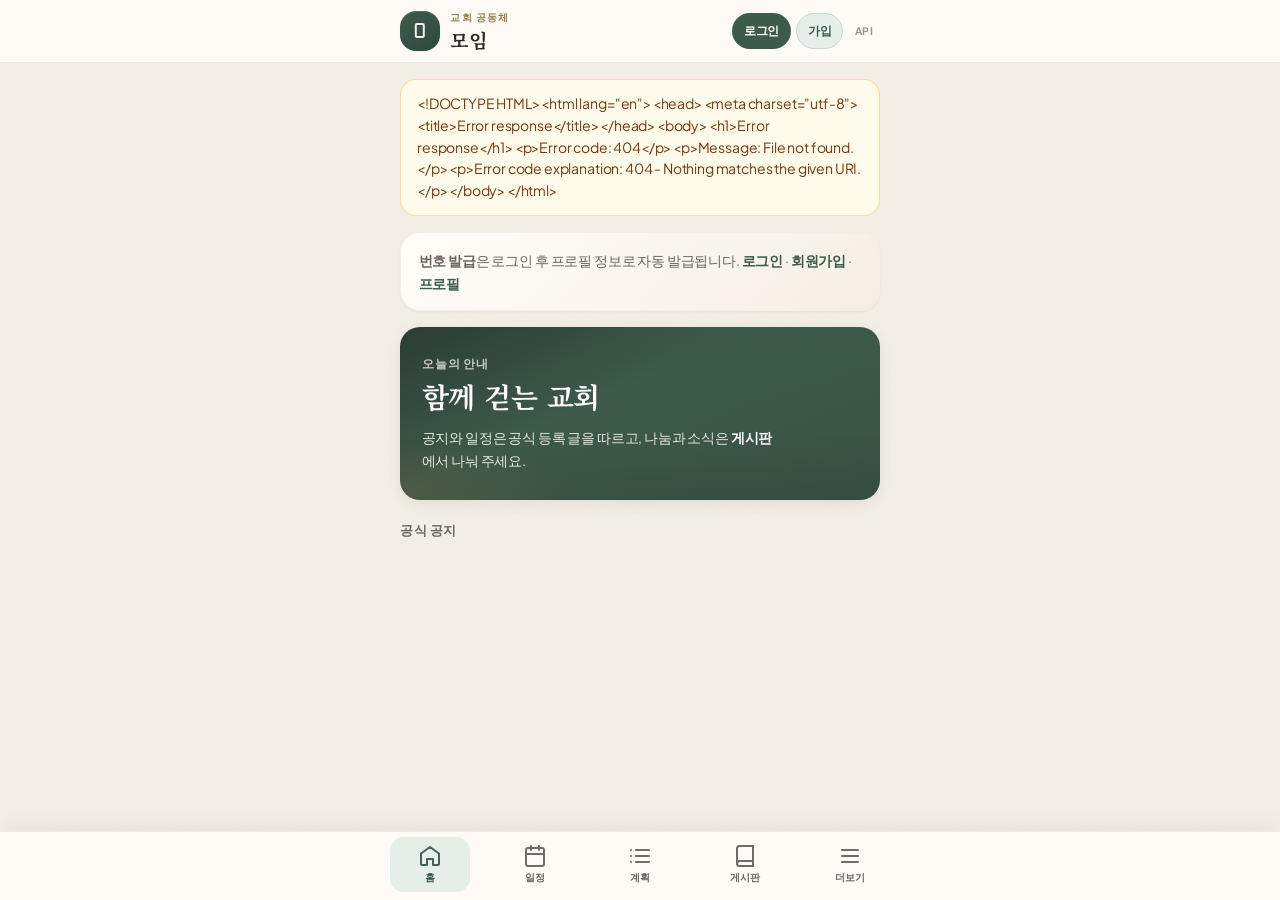
==== commit b5b170d1: "feat: Update community UI and enhance authentication flow - Improved layout and styling for communit" ====
--- a/static/community/index.html
+++ b/static/community/index.html
@@ -2,24 +2,32 @@
 <html lang="ko">
   <head>
     <meta charset="utf-8" />
-    <meta name="viewport" content="width=device-width, initial-scale=1" />
+    <meta name="viewport" content="width=device-width, initial-scale=1, viewport-fit=cover" />
     <meta name="color-scheme" content="light" />
+    <meta name="theme-color" content="#3d5a4a" />
     <title>모임 · Jaegun</title>
+    <link rel="preconnect" href="https://fonts.googleapis.com" />
+    <link rel="preconnect" href="https://fonts.gstatic.com" crossorigin />
+    <link
+      href="https://fonts.googleapis.com/css2?family=Noto+Serif+KR:wght@500;600;700&family=Plus+Jakarta+Sans:wght@400;500;600;700&display=swap"
+      rel="stylesheet"
+    />
     <link rel="stylesheet" href="styles.css" />
   </head>
   <body>
     <div class="community-root">
       <header class="app-header">
         <div class="header-inner">
-          <div>
-            <p class="eyebrow">Community</p>
-            <h1>모임</h1>
-          </div>
-          <div class="header-links">
-            <a class="back-link" href="login.html">로그인</a>
-            <a class="back-link" href="signup.html">가입</a>
-            <a class="back-link" href="register.html">프로필</a>
-            <a class="back-link" href="/">API</a>
+          <a href="index.html" class="brand-block">
+            <span class="brand-icon" aria-hidden="true"></span>
+            <div>
+              <p class="eyebrow">교회 공동체</p>
+              <h1 class="page-title">모임</h1>
+            </div>
+          </a>
+          <div class="header-actions">
+            <div id="header-auth" class="header-auth"></div>
+            <a class="header-api" href="/" title="API 안내">API</a>
           </div>
         </div>
       </header>
@@ -36,9 +44,11 @@
 
         <section id="panel-home" class="tab-panel">
           <div class="hero">
-            <p style="margin: 0; font-size: 0.875rem; color: rgb(204 251 241 / 0.9)">이번 주</p>
-            <h2>함께하는 공동체</h2>
-            <p>공식 공지·일정은 관리자만 등록합니다. 자유 글은 <strong>게시판</strong> 탭에서 작성하세요.</p>
+            <p class="hero-label">오늘의 안내</p>
+            <h2 class="hero-title">함께 걷는 교회</h2>
+            <p class="hero-lead">
+              공지와 일정은 공식 등록 글을 따르고, 나눔과 소식은 <strong>게시판</strong>에서 나눠 주세요.
+            </p>
           </div>
           <h3 class="section-title" style="margin-top: 1.25rem">공식 공지</h3>
           <p id="home-loading" class="loading">불러오는 중…</p>
@@ -130,18 +140,13 @@
           <div class="card" style="margin-top: 1rem">
             <h3 class="section-title" style="margin-top: 0">친한 친구</h3>
             <p class="hint">상대방도 수락하면 친한 친구가 되며, 그때부터 쪽지를 주고받을 수 있습니다.</p>
-            <div style="display: flex; gap: 0.5rem; margin-top: 0.5rem; flex-wrap: wrap">
-              <input
-                id="friend-phone"
-                type="tel"
-                placeholder="상대 전화번호"
-                style="flex: 1; min-width: 10rem; padding: 0.5rem; border-radius: 0.5rem; border: 1px solid #d6d3d1"
-              />
-              <button type="button" id="friend-request-btn" class="event-detail-btn">요청 보내기</button>
+            <div class="friend-request-row">
+              <input id="friend-phone" class="input-inline" type="tel" placeholder="상대 전화번호" />
+              <button type="button" id="friend-request-btn" class="btn-secondary-inline">요청 보내기</button>
             </div>
-            <h4 style="font-size: 0.9rem; margin: 1rem 0 0.5rem">받은 요청</h4>
+            <h4 class="subsection-title">받은 요청</h4>
             <div id="incoming-friends"></div>
-            <h4 style="font-size: 0.9rem; margin: 1rem 0 0.5rem">내 친구</h4>
+            <h4 class="subsection-title">내 친구</h4>
             <div id="friends-list"></div>
           </div>
           <div class="card" style="margin-top: 1rem">
@@ -149,7 +154,7 @@
             <ul class="more-list">
               <li>
                 <span>프로필 · 사진</span>
-                <a href="register.html" class="muted" style="color: rgb(13 148 136); font-weight: 600">열기 →</a>
+                <a href="register.html">열기 →</a>
               </li>
               <li><span>기부 · 헌금</span><span class="muted">준비 중</span></li>
             </ul>
@@ -159,23 +164,7 @@
             <p class="hint">
               공식 공지·일정·계획 등록과 게시글 삭제는 <strong>/admin</strong> 페이지에서 <code>ADMIN_TOKEN</code>으로 진행합니다.
             </p>
-            <a
-              class="admin-portal-link"
-              href="/admin/"
-              style="
-                display: block;
-                margin-top: 0.75rem;
-                text-align: center;
-                padding: 0.65rem;
-                border-radius: 0.75rem;
-                background: #0f766e;
-                color: #fff;
-                font-weight: 600;
-                font-size: 0.875rem;
-                text-decoration: none;
-              "
-              >관리자 페이지 열기</a
-            >
+            <a class="btn-admin-link" href="/admin/">관리자 페이지 열기</a>
           </div>
         </section>
       </main>
@@ -262,6 +251,7 @@
       </div>
     </div>
 
+    <script src="auth-header.js" defer></script>
     <script src="app.js" defer></script>
   </body>
 </html>
--- a/static/community/styles.css
+++ b/static/community/styles.css
@@ -1,119 +1,361 @@
+/* Jaegun community — 교·회 공동체용: 따뜻한 편안함 + 읽기 쉬운 정보 구조 */
+
 :root {
-  --comm-accent: #0f766e;
-  --comm-warm: #faf7f2;
-  --comm-ink: #1c1917;
-}
-
-* {
+  --font-ui: "Plus Jakarta Sans", system-ui, sans-serif;
+  --font-display: "Noto Serif KR", "Times New Roman", serif;
+
+  --bg: #f3efe6;
+  --bg-subtle: #e8e2d6;
+  --surface: #fffcf8;
+  --surface-2: #faf6f0;
+  --ink: #2c2824;
+  --ink-muted: #6b645c;
+  --ink-faint: #9c948a;
+
+  /* 숲록 — 차분한 녹청(교회 건물·자연 연상), 과한 틸 대신 */
+  --accent: #3d5a4a;
+  --accent-hover: #324a3d;
+  --accent-soft: #e5efe8;
+  --accent-border: #c5d9cc;
+
+  --gold: #9a7b4f;
+  --gold-soft: #f5eee4;
+
+  --danger: #b42318;
+  --danger-bg: #fef3f2;
+
+  --radius: 1rem;
+  --radius-lg: 1.25rem;
+  --shadow-sm: 0 1px 2px rgb(44 40 36 / 0.06);
+  --shadow-md: 0 4px 14px rgb(44 40 36 / 0.08);
+  --shadow-lg: 0 12px 40px rgb(44 40 36 / 0.12);
+
+  --header-h: 3.75rem;
+  --nav-h: 4.25rem;
+  --focus: 2px solid var(--accent);
+}
+
+*,
+*::before,
+*::after {
   box-sizing: border-box;
 }
 
-html,
+html {
+  -webkit-text-size-adjust: 100%;
+  scroll-behavior: smooth;
+}
+
 body {
   margin: 0;
   min-height: 100dvh;
-  font-family: system-ui, -apple-system, "Segoe UI", Roboto, "Noto Sans KR", sans-serif;
-  background: var(--comm-warm);
-  color: var(--comm-ink);
+  font-family: var(--font-ui);
+  font-size: 1rem;
+  line-height: 1.55;
+  background: var(--bg);
+  color: var(--ink);
+  letter-spacing: -0.01em;
+}
+
+/* 은은한 종이 질감 */
+body::before {
+  content: "";
+  position: fixed;
+  inset: 0;
+  pointer-events: none;
+  z-index: -1;
+  opacity: 0.45;
+  background-image: url("data:image/svg+xml,%3Csvg xmlns='http://www.w3.org/2000/svg' width='120' height='120'%3E%3Cfilter id='n'%3E%3CfeTurbulence type='fractalNoise' baseFrequency='.9' numOctaves='3' stitchTiles='stitch'/%3E%3C/filter%3E%3Crect width='120' height='120' filter='url(%23n)' opacity='.06'/%3E%3C/svg%3E");
 }
 
 .community-root {
   min-height: 100dvh;
-  padding-bottom: 7rem;
-}
-
+  padding-bottom: calc(var(--nav-h) + env(safe-area-inset-bottom, 0px) + 0.5rem);
+}
+
+.community-root--simple {
+  padding-bottom: max(2rem, env(safe-area-inset-bottom));
+}
+
+/* ——— 헤더 ——— */
 header.app-header {
   position: sticky;
   top: 0;
-  z-index: 20;
-  border-bottom: 1px solid rgba(231, 229, 228, 0.8);
-  background: rgba(250, 247, 242, 0.95);
-  backdrop-filter: blur(8px);
+  z-index: 50;
+  border-bottom: 1px solid rgb(44 40 36 / 0.07);
+  background: rgb(255 252 248 / 0.88);
+  backdrop-filter: blur(12px);
+  -webkit-backdrop-filter: blur(12px);
 }
 
 .header-inner {
   margin: 0 auto;
-  max-width: 32rem;
+  max-width: 28rem;
+  min-height: var(--header-h);
   display: flex;
   align-items: center;
   justify-content: space-between;
-  gap: 0.5rem;
-  padding: 0.75rem 1rem;
-}
-
-.header-links {
+  gap: 0.75rem;
+  padding: 0.65rem 1rem;
+  padding-top: max(0.65rem, env(safe-area-inset-top, 0px));
+}
+
+.brand-block {
+  display: flex;
+  align-items: center;
+  gap: 0.65rem;
+  text-decoration: none;
+  color: inherit;
+  min-width: 0;
+}
+
+.brand-icon {
+  flex-shrink: 0;
+  width: 2.5rem;
+  height: 2.5rem;
+  border-radius: var(--radius);
+  background: linear-gradient(145deg, var(--accent) 0%, #2f4a3e 100%);
+  box-shadow: var(--shadow-sm), inset 0 1px 0 rgb(255 255 255 / 0.15);
+  position: relative;
+}
+
+.brand-icon::after {
+  content: "";
+  position: absolute;
+  left: 50%;
+  top: 50%;
+  width: 0.65rem;
+  height: 0.95rem;
+  border: 2px solid rgb(255 252 248 / 0.92);
+  border-radius: 2px;
+  transform: translate(-50%, -52%);
+  box-shadow: 0 0 0 1px rgb(0 0 0 / 0.06);
+}
+
+.page-title {
+  margin: 0;
+  font-family: var(--font-display);
+  font-size: 1.2rem;
+  font-weight: 700;
+  line-height: 1.2;
+  letter-spacing: -0.02em;
+}
+
+.header-inner .eyebrow {
+  margin: 0 0 0.15rem;
+  font-family: var(--font-ui);
+  font-size: 0.625rem;
+  font-weight: 700;
+  letter-spacing: 0.12em;
+  text-transform: uppercase;
+  color: var(--gold);
+}
+
+.header-actions {
+  display: flex;
+  align-items: center;
+  gap: 0.35rem;
+  flex-shrink: 0;
+}
+
+.header-auth {
   display: flex;
   flex-wrap: wrap;
-  gap: 0.5rem 0.75rem;
   justify-content: flex-end;
-}
-
-.header-inner h1 {
+  gap: 0.35rem;
+  max-width: 11rem;
+}
+
+.header-pill {
+  display: inline-flex;
+  align-items: center;
+  justify-content: center;
+  min-height: 2.25rem;
+  padding: 0 0.65rem;
+  border-radius: 999px;
+  font-size: 0.75rem;
+  font-weight: 600;
+  text-decoration: none;
+  color: var(--accent);
+  background: var(--accent-soft);
+  border: 1px solid var(--accent-border);
+  transition: background 0.15s, transform 0.12s;
+}
+
+.header-pill:hover {
+  background: #d8e8de;
+}
+
+.header-pill:active {
+  transform: scale(0.98);
+}
+
+.header-pill--primary {
+  background: var(--accent);
+  color: #fff;
+  border-color: transparent;
+}
+
+.header-pill--primary:hover {
+  background: var(--accent-hover);
+}
+
+.header-pill--outline,
+button.header-pill.header-pill--outline {
+  background: var(--surface);
+  color: var(--ink-muted);
+  border-color: rgb(44 40 36 / 0.12);
+  cursor: pointer;
+  font: inherit;
+}
+
+button.header-pill.header-pill--outline:hover {
+  background: var(--bg-subtle);
+  color: var(--ink);
+}
+
+.header-api {
+  font-size: 0.65rem;
+  font-weight: 700;
+  letter-spacing: 0.06em;
+  color: var(--ink-faint);
+  text-decoration: none;
+  padding: 0.35rem 0.4rem;
+  border-radius: 0.35rem;
+}
+
+.header-api:hover {
+  color: var(--accent);
+  background: var(--accent-soft);
+}
+
+.page-main {
+  margin: 0 auto;
+  max-width: 28rem;
+  padding: 1rem 1rem 2rem;
+}
+
+main:not(.page-main) {
+  margin: 0 auto;
+  max-width: 28rem;
+  padding: 1rem 1rem 0;
+}
+
+/* ——— 타이포 & 공통 ——— */
+h2.hero-title,
+.hero-title {
+  font-family: var(--font-display);
+}
+
+.section-title {
+  margin: 0 0 0.75rem;
+  font-size: 0.8125rem;
+  font-weight: 700;
+  letter-spacing: 0.04em;
+  text-transform: uppercase;
+  color: var(--ink-muted);
+}
+
+.subsection-title {
+  margin: 1.25rem 0 0.5rem;
+  font-size: 0.8125rem;
+  font-weight: 700;
+  color: var(--ink);
+}
+
+.field-label {
+  margin: 0 0 0.5rem;
+  font-size: 0.75rem;
+  font-weight: 600;
+  color: var(--ink-muted);
+}
+
+/* ——— 히어로 ——— */
+.hero {
+  position: relative;
+  overflow: hidden;
+  border-radius: var(--radius-lg);
+  padding: 1.75rem 1.35rem;
+  color: #fdfcfa;
+  box-shadow: var(--shadow-md);
+  background:
+    radial-gradient(120% 90% at 100% 0%, rgb(61 90 74 / 0.45) 0%, transparent 55%),
+    radial-gradient(80% 70% at 0% 100%, rgb(154 123 79 / 0.25) 0%, transparent 50%),
+    linear-gradient(155deg, #2a3d33 0%, #3d5a4a 42%, #3a5245 100%);
+}
+
+.hero::after {
+  content: "";
+  position: absolute;
+  inset: 0;
+  background: linear-gradient(180deg, transparent 60%, rgb(0 0 0 / 0.08) 100%);
+  pointer-events: none;
+}
+
+.hero-label {
+  position: relative;
+  z-index: 1;
   margin: 0;
-  font-size: 1.125rem;
+  font-size: 0.75rem;
   font-weight: 600;
-}
-
-.header-inner .eyebrow {
-  font-size: 0.625rem;
-  font-weight: 600;
-  letter-spacing: 0.2em;
+  letter-spacing: 0.08em;
   text-transform: uppercase;
-  color: rgb(17 94 89 / 0.8);
-}
-
-main {
-  margin: 0 auto;
-  max-width: 32rem;
-  padding: 1rem 1rem 0;
-}
-
+  color: rgb(255 252 248 / 0.72);
+}
+
+.hero-title {
+  position: relative;
+  z-index: 1;
+  margin: 0.35rem 0 0;
+  font-size: clamp(1.45rem, 4.5vw, 1.75rem);
+  font-weight: 700;
+  line-height: 1.28;
+}
+
+.hero-lead {
+  position: relative;
+  z-index: 1;
+  margin: 0.65rem 0 0;
+  max-width: 22rem;
+  font-size: 0.9rem;
+  line-height: 1.6;
+  color: rgb(255 252 248 / 0.88);
+}
+
+.hero-lead strong {
+  font-weight: 700;
+  color: #fff;
+}
+
+/* ——— 알림 ——— */
 .alert {
   margin-bottom: 1rem;
-  padding: 0.75rem 1rem;
-  border-radius: 1rem;
-  border: 1px solid rgb(253 230 138);
-  background: rgb(254 252 232);
-  color: rgb(69 26 3);
+  padding: 0.85rem 1rem;
+  border-radius: var(--radius);
+  border: 1px solid rgb(245 158 11 / 0.35);
+  background: #fffbeb;
+  color: #78350f;
   font-size: 0.875rem;
 }
 
-.hero {
-  overflow: hidden;
-  border-radius: 1.5rem;
-  background: linear-gradient(135deg, rgb(17 94 89), rgb(15 118 110), rgb(6 78 59));
-  padding: 2rem 1.25rem;
-  color: #fff;
-  box-shadow: 0 10px 25px rgb(0 0 0 / 0.15);
-}
-
-.hero h2 {
-  margin: 0.25rem 0 0;
-  font-size: 1.5rem;
-  font-weight: 600;
-  line-height: 1.35;
-}
-
-.hero p {
-  margin: 0.5rem 0 0;
-  max-width: 17rem;
-  font-size: 0.875rem;
-  color: rgb(204 251 241 / 0.9);
-}
-
-.section-title {
-  margin: 0 0 0.75rem;
-  font-size: 0.875rem;
-  font-weight: 600;
-  color: rgb(120 113 108);
-}
-
+.alert-error,
+.alert[role="alert"]:not([hidden]).alert--error {
+  border-color: rgb(180 35 24 / 0.3);
+  background: var(--danger-bg);
+  color: var(--danger);
+}
+
+/* ——— 카드 ——— */
 .card {
-  border-radius: 1rem;
-  border: 1px solid rgb(231 229 228 / 0.8);
-  background: #fff;
-  padding: 1rem;
-  box-shadow: 0 1px 2px rgb(0 0 0 / 0.05);
+  border-radius: var(--radius-lg);
+  border: 1px solid rgb(44 40 36 / 0.07);
+  background: var(--surface);
+  padding: 1.1rem 1.15rem;
+  box-shadow: var(--shadow-sm);
+}
+
+.card--elevated {
+  box-shadow: var(--shadow-md);
 }
 
 .card-list {
@@ -122,283 +364,552 @@
   padding: 0;
   display: flex;
   flex-direction: column;
-  gap: 0.75rem;
+  gap: 0.85rem;
 }
 
 .card-meta {
-  font-size: 0.75rem;
-  color: rgb(168 162 158);
+  font-size: 0.72rem;
+  font-weight: 500;
+  color: var(--ink-faint);
 }
 
 .card h4 {
-  margin: 0.25rem 0 0;
-  font-size: 1rem;
+  margin: 0.35rem 0 0;
+  font-family: var(--font-display);
+  font-size: 1.05rem;
   font-weight: 600;
+  line-height: 1.35;
+  color: var(--ink);
 }
 
 .card-body {
   margin: 0.5rem 0 0;
-  font-size: 0.875rem;
-  line-height: 1.6;
-  color: rgb(87 83 78);
+  font-size: 0.9rem;
+  line-height: 1.65;
+  color: var(--ink-muted);
   white-space: pre-wrap;
 }
 
+/* 일정 행 */
 .event-row {
   display: flex;
-  gap: 0.75rem;
+  gap: 0.9rem;
   align-items: flex-start;
 }
 
 .event-date {
   flex-shrink: 0;
-  width: 3.5rem;
-  height: 3.5rem;
-  border-radius: 0.75rem;
-  background: rgb(240 253 250);
-  color: rgb(19 78 74);
+  width: 3.65rem;
+  height: 3.65rem;
+  border-radius: var(--radius);
+  background: linear-gradient(180deg, var(--accent-soft) 0%, #dceae2 100%);
+  color: var(--accent);
   display: flex;
   flex-direction: column;
   align-items: center;
   justify-content: center;
+  border: 1px solid var(--accent-border);
 }
 
 .event-date .mo {
   font-size: 0.625rem;
-  font-weight: 600;
+  font-weight: 700;
+  letter-spacing: 0.04em;
   text-transform: uppercase;
-  color: rgb(13 148 136);
+  opacity: 0.85;
 }
 
 .event-date .day {
-  font-size: 1.125rem;
+  font-size: 1.2rem;
   font-weight: 700;
   line-height: 1;
+  font-family: var(--font-display);
 }
 
 .toolbar {
   display: flex;
   align-items: center;
   justify-content: space-between;
-  gap: 0.5rem;
+  gap: 0.75rem;
   margin-bottom: 1rem;
+  flex-wrap: wrap;
 }
 
 .checkbox-label {
   display: flex;
   align-items: center;
-  gap: 0.5rem;
-  font-size: 0.75rem;
-  color: rgb(87 83 78);
+  gap: 0.55rem;
+  font-size: 0.8125rem;
+  font-weight: 500;
+  color: var(--ink-muted);
   cursor: pointer;
+}
+
+.checkbox-label input {
+  width: 1.05rem;
+  height: 1.05rem;
+  accent-color: var(--accent);
 }
 
 .more-list {
   list-style: none;
   margin: 0.75rem 0 0;
   padding: 0;
-  border-top: 1px solid rgb(245 245 244);
+  border-top: 1px solid rgb(44 40 36 / 0.06);
 }
 
 .more-list li {
   display: flex;
   justify-content: space-between;
-  padding: 0.75rem 0;
-  font-size: 0.875rem;
-  color: rgb(87 83 78);
-  border-bottom: 1px solid rgb(245 245 244);
+  align-items: center;
+  gap: 0.75rem;
+  padding: 0.85rem 0;
+  font-size: 0.9rem;
+  color: var(--ink-muted);
+  border-bottom: 1px solid rgb(44 40 36 / 0.06);
+}
+
+.more-list a {
+  font-weight: 600;
+  color: var(--accent);
+  text-decoration: none;
 }
 
 .muted {
   font-size: 0.75rem;
-  color: rgb(168 162 158);
-}
-
-form.compose label {
+  color: var(--ink-faint);
+}
+
+.hint {
+  margin: 0.35rem 0 0;
+  font-size: 0.8125rem;
+  color: var(--ink-muted);
+  line-height: 1.55;
+}
+
+.hint--small {
+  font-size: 0.75rem;
+}
+
+.auth-intro {
+  margin: 0 0 1rem;
+  font-size: 0.9rem;
+  line-height: 1.6;
+  color: var(--ink-muted);
+}
+
+/* ——— 폼 ——— */
+form.compose label,
+form.compose .modal-field {
   display: block;
-  margin-top: 0.75rem;
+  margin-top: 0.85rem;
   font-size: 0.75rem;
-  font-weight: 500;
-  color: rgb(87 83 78);
+  font-weight: 600;
+  color: var(--ink-muted);
+}
+
+form.compose label:first-child,
+form.compose .modal-field:first-child {
+  margin-top: 0;
 }
 
 form.compose input,
+form.compose textarea,
+form.compose select,
+.modal-field input,
+.modal-field select {
+  margin-top: 0.35rem;
+  width: 100%;
+  border-radius: 0.7rem;
+  border: 1px solid rgb(44 40 36 / 0.12);
+  padding: 0.65rem 0.85rem;
+  font-size: 1rem;
+  font-family: inherit;
+  background: var(--surface);
+  color: var(--ink);
+  transition: border-color 0.15s, box-shadow 0.15s;
+}
+
+form.compose input:hover,
+form.compose textarea:hover,
+.modal-field input:hover {
+  border-color: rgb(44 40 36 / 0.2);
+}
+
+form.compose input:focus,
+form.compose textarea:focus,
+form.compose select:focus,
+.modal-field input:focus,
+.modal-field select:focus {
+  outline: none;
+  border-color: var(--accent);
+  box-shadow: 0 0 0 3px var(--accent-soft);
+}
+
 form.compose textarea {
-  margin-top: 0.25rem;
-  width: 100%;
-  border-radius: 0.75rem;
-  border: 1px solid rgb(214 211 209);
-  padding: 0.5rem 0.75rem;
-  font-size: 0.875rem;
-}
-
-form.compose textarea {
-  min-height: 6rem;
+  min-height: 6.5rem;
   resize: vertical;
-}
-
-form.compose button {
+  line-height: 1.55;
+}
+
+form.compose select,
+.modal-field select {
+  cursor: pointer;
+  appearance: none;
+  background-image: url("data:image/svg+xml,%3Csvg xmlns='http://www.w3.org/2000/svg' width='12' height='8' fill='none'%3E%3Cpath stroke='%236b645c' stroke-linecap='round' stroke-width='1.5' d='M1 1.5 6 6 11 1.5'/%3E%3C/svg%3E");
+  background-repeat: no-repeat;
+  background-position: right 0.85rem center;
+  padding-right: 2rem;
+}
+
+.modal-field .req {
+  color: var(--danger);
+}
+
+.compose--auth .btn-primary {
+  margin-top: 1.25rem;
+}
+
+/* 기본 제출 버튼 (기존 클래스 호환) */
+form.compose > button[type="submit"],
+.btn-primary {
   margin-top: 1rem;
   width: 100%;
+  min-height: 3rem;
   border: none;
-  border-radius: 0.75rem;
+  border-radius: 0.85rem;
+  padding: 0.75rem 1rem;
+  font-size: 0.9375rem;
+  font-weight: 700;
+  font-family: inherit;
+  letter-spacing: -0.02em;
+  color: #fff;
+  background: linear-gradient(180deg, var(--accent) 0%, #355747 100%);
+  box-shadow: 0 2px 6px rgb(61 90 74 / 0.25);
+  cursor: pointer;
+  transition: transform 0.12s, box-shadow 0.15s;
+}
+
+form.compose > button[type="submit"]:hover,
+.btn-primary:hover {
+  box-shadow: 0 4px 12px rgb(61 90 74 / 0.3);
+}
+
+form.compose > button[type="submit"]:active,
+.btn-primary:active {
+  transform: translateY(1px);
+}
+
+form.compose > button[type="submit"]:disabled,
+.btn-primary:disabled,
+.btn-issue:disabled {
+  opacity: 0.5;
+  cursor: not-allowed;
+  transform: none;
+}
+
+.btn-primary--inline,
+.btn-secondary--inline {
+  width: auto;
+  display: inline-flex;
+  margin-top: 0;
+  margin-right: 0.5rem;
+  padding: 0.65rem 1.1rem;
+  text-decoration: none;
+  text-align: center;
+  border-radius: 999px;
+  font-size: 0.875rem;
+}
+
+.btn-secondary--inline {
+  background: var(--surface);
+  color: var(--ink);
+  border: 1px solid rgb(44 40 36 / 0.12);
+  box-shadow: none;
+}
+
+.btn-row {
+  display: flex;
+  flex-wrap: wrap;
+  gap: 0.5rem;
+  margin-top: 0.5rem;
+}
+
+.btn-secondary {
+  margin-top: 0.85rem;
+  width: 100%;
+  min-height: 3rem;
+  border-radius: 0.85rem;
   padding: 0.75rem;
+  font-size: 0.9rem;
+  font-weight: 600;
+  font-family: inherit;
+  color: var(--ink-muted);
+  background: var(--surface-2);
+  border: 1px solid rgb(44 40 36 / 0.1);
+  cursor: pointer;
+  transition: background 0.15s;
+}
+
+.btn-secondary:hover {
+  background: var(--bg-subtle);
+  color: var(--ink);
+}
+
+.oauth-btn {
+  display: flex;
+  align-items: center;
+  justify-content: center;
+  gap: 0.6rem;
+  margin-top: 1rem;
+  width: 100%;
+  min-height: 2.85rem;
+  padding: 0.55rem 1rem;
+  border-radius: 0.85rem;
+  border: 1px solid rgb(44 40 36 / 0.1);
+  background: var(--surface);
   font-size: 0.875rem;
   font-weight: 600;
+  color: var(--ink);
+  text-decoration: none;
+  box-shadow: var(--shadow-sm);
+}
+
+.oauth-btn:hover {
+  background: var(--gold-soft);
+  border-color: rgb(154 123 79 / 0.25);
+}
+
+.oauth-btn__icon {
+  display: inline-flex;
+  width: 1.35rem;
+  height: 1.35rem;
+  align-items: center;
+  justify-content: center;
+  border-radius: 0.35rem;
+  background: linear-gradient(180deg, #4285f4, #34a853);
   color: #fff;
-  background: rgb(15 118 110);
+  font-size: 0.75rem;
+  font-weight: 800;
+}
+
+.auth-footnote {
+  margin: 0.85rem 0 0;
+  font-size: 0.72rem;
+  text-align: center;
+  color: var(--ink-faint);
+  line-height: 1.45;
+}
+
+.friend-request-row {
+  display: flex;
+  gap: 0.5rem;
+  margin-top: 0.65rem;
+  flex-wrap: wrap;
+}
+
+.input-inline {
+  flex: 1;
+  min-width: 10rem;
+  padding: 0.65rem 0.85rem;
+  border-radius: 0.75rem;
+  border: 1px solid rgb(44 40 36 / 0.12);
+  font-size: 0.9rem;
+  font-family: inherit;
+}
+
+.input-inline:focus {
+  outline: none;
+  border-color: var(--accent);
+  box-shadow: 0 0 0 3px var(--accent-soft);
+}
+
+.btn-secondary-inline {
+  flex-shrink: 0;
+  min-height: 2.75rem;
+  padding: 0 1rem;
+  border-radius: 0.75rem;
+  border: 1px solid var(--accent-border);
+  background: var(--accent-soft);
+  font-size: 0.8125rem;
+  font-weight: 700;
+  color: var(--accent);
   cursor: pointer;
-}
-
-form.compose button:disabled {
-  opacity: 0.5;
-  cursor: not-allowed;
-}
-
-.hint {
-  margin: 0.25rem 0 0;
-  font-size: 0.75rem;
-  color: rgb(120 113 108);
+  font-family: inherit;
+}
+
+.btn-secondary-inline:hover {
+  background: #d5e5dc;
+}
+
+.btn-admin-link {
+  display: block;
+  margin-top: 0.85rem;
+  text-align: center;
+  padding: 0.85rem;
+  border-radius: 0.85rem;
+  background: var(--accent);
+  color: #fff;
+  font-weight: 700;
+  font-size: 0.875rem;
+  text-decoration: none;
+  box-shadow: var(--shadow-sm);
+}
+
+.btn-admin-link:hover {
+  background: var(--accent-hover);
+}
+
+.avatar-block {
+  margin-bottom: 1.15rem;
+}
+
+.avatar-preview {
+  display: block;
+  max-width: 120px;
+  border-radius: var(--radius);
+  border: 2px solid rgb(44 40 36 / 0.08);
+  margin-bottom: 0.65rem;
+  object-fit: cover;
 }
 
 .tab-panel[hidden] {
   display: none !important;
 }
 
+/* 하단 내비 */
 .bottom-nav {
   position: fixed;
   bottom: 0;
   left: 0;
   right: 0;
-  z-index: 30;
-  border-top: 1px solid rgb(231 229 228 / 0.9);
-  background: rgba(250, 247, 242, 0.95);
-  backdrop-filter: blur(8px);
-  padding: 0.5rem 0 max(0.75rem, env(safe-area-inset-bottom));
+  z-index: 60;
+  border-top: 1px solid rgb(44 40 36 / 0.08);
+  background: rgb(255 252 248 / 0.92);
+  backdrop-filter: blur(14px);
+  -webkit-backdrop-filter: blur(14px);
+  padding: 0.35rem 0 max(0.5rem, env(safe-area-inset-bottom, 0px));
+  box-shadow: 0 -4px 24px rgb(44 40 36 / 0.06);
 }
 
 .nav-inner {
   margin: 0 auto;
-  max-width: 32rem;
-  display: flex;
-  justify-content: space-around;
-  padding: 0 0.5rem;
+  max-width: 28rem;
+  display: flex;
+  justify-content: space-between;
+  padding: 0 0.35rem;
 }
 
 .nav-btn {
   flex: 1;
   min-width: 0;
+  max-width: 5rem;
   display: flex;
   flex-direction: column;
   align-items: center;
-  gap: 0.2rem;
-  padding: 0.4rem 0.2rem;
+  gap: 0.15rem;
+  padding: 0.45rem 0.15rem;
   border: none;
-  border-radius: 0.75rem;
+  border-radius: 0.85rem;
   background: transparent;
   font-size: 0.625rem;
-  font-weight: 500;
-  color: rgb(87 83 78);
+  font-weight: 600;
+  font-family: inherit;
+  color: var(--ink-muted);
   cursor: pointer;
+  transition: color 0.15s, background 0.15s;
 }
 
 .nav-btn:hover {
-  background: rgb(231 229 228 / 0.5);
+  background: rgb(61 90 74 / 0.06);
 }
 
 .nav-btn.active {
-  color: var(--comm-accent);
+  color: var(--accent);
+  background: var(--accent-soft);
 }
 
 .nav-btn svg {
   stroke: currentColor;
+  opacity: 0.95;
 }
 
 .profile-hint {
   margin-bottom: 1rem;
-  padding: 0.75rem 1rem;
+  padding: 1rem 1.1rem;
+  border: 1px solid var(--gold-soft);
+  background: linear-gradient(135deg, #fffdf9 0%, var(--gold-soft) 100%);
 }
 
 .profile-hint-text {
   margin: 0;
-  font-size: 0.8125rem;
-  line-height: 1.5;
-  color: rgb(68 64 60);
+  font-size: 0.875rem;
+  line-height: 1.6;
+  color: var(--ink-muted);
 }
 
 .profile-hint-text a {
-  font-weight: 600;
-  color: var(--comm-accent);
-}
-
-.modal-field {
-  display: block;
-  margin-top: 0.65rem;
-  font-size: 0.75rem;
-  font-weight: 500;
-  color: rgb(87 83 78);
-}
-
-.modal-field .req {
-  color: rgb(185 28 28);
-}
-
-.modal-field input {
-  margin-top: 0.25rem;
-  width: 100%;
-  border-radius: 0.65rem;
-  border: 1px solid rgb(214 211 209);
-  padding: 0.5rem 0.65rem;
-  font-size: 1rem;
+  font-weight: 700;
+  color: var(--accent);
+  text-decoration: none;
+}
+
+.profile-hint-text a:hover {
+  text-decoration: underline;
 }
 
 .empty {
   text-align: center;
-  padding: 2rem 1rem;
-  font-size: 0.875rem;
-  color: rgb(120 113 108);
-  border: 1px dashed rgb(214 211 209);
-  border-radius: 1rem;
-  background: #fff;
+  padding: 2.25rem 1.25rem;
+  font-size: 0.9rem;
+  color: var(--ink-muted);
+  border: 1px dashed rgb(44 40 36 / 0.12);
+  border-radius: var(--radius-lg);
+  background: var(--surface);
 }
 
 .loading {
   font-size: 0.875rem;
-  color: rgb(120 113 108);
+  color: var(--ink-muted);
+  padding: 0.5rem 0;
 }
 
 .back-link {
   display: inline-block;
   margin-top: 0.5rem;
   font-size: 0.75rem;
-  color: rgb(13 148 136);
+  font-weight: 600;
+  color: var(--accent);
+  text-decoration: none;
 }
 
 .plan-subnav {
   display: flex;
-  gap: 0.5rem;
+  gap: 0.35rem;
   margin-bottom: 1rem;
-  padding: 0.25rem;
+  padding: 0.3rem;
   border-radius: 999px;
-  background: rgb(231 229 228 / 0.6);
+  background: rgb(44 40 36 / 0.06);
 }
 
 .plan-sub-btn {
   flex: 1;
   border: none;
   border-radius: 999px;
-  padding: 0.5rem 0.75rem;
+  padding: 0.55rem 0.75rem;
   font-size: 0.8125rem;
-  font-weight: 600;
-  color: rgb(87 83 78);
+  font-weight: 700;
+  font-family: inherit;
+  color: var(--ink-muted);
   background: transparent;
   cursor: pointer;
+  transition: background 0.15s;
 }
 
 .plan-sub-btn.active {
-  background: #fff;
-  color: var(--comm-accent);
-  box-shadow: 0 1px 2px rgb(0 0 0 / 0.06);
+  background: var(--surface);
+  color: var(--accent);
+  box-shadow: var(--shadow-sm);
 }
 
 .plan-toolbar {
@@ -406,37 +917,37 @@
   flex-wrap: wrap;
   align-items: center;
   gap: 0.5rem;
-  margin-bottom: 0.75rem;
+  margin-bottom: 0.85rem;
 }
 
 .plan-toolbar label {
   font-size: 0.75rem;
-  color: rgb(120 113 108);
+  color: var(--ink-muted);
   display: flex;
   align-items: center;
   gap: 0.35rem;
 }
 
 .plan-toolbar select {
-  border-radius: 0.75rem;
-  border: 1px solid rgb(214 211 209);
-  padding: 0.35rem 0.5rem;
+  border-radius: 0.65rem;
+  border: 1px solid rgb(44 40 36 / 0.12);
+  padding: 0.4rem 0.6rem;
   font-size: 0.875rem;
-  background: #fff;
+  background: var(--surface);
 }
 
 .plan-body-text {
   margin: 0.75rem 0 0;
-  font-size: 0.875rem;
-  line-height: 1.65;
-  color: rgb(68 64 60);
+  font-size: 0.9rem;
+  line-height: 1.7;
+  color: var(--ink-muted);
   white-space: pre-wrap;
 }
 
 .month-grid {
   display: grid;
   grid-template-columns: 1fr;
-  gap: 0.75rem;
+  gap: 0.85rem;
 }
 
 @media (min-width: 380px) {
@@ -446,11 +957,11 @@
 }
 
 .month-card.muted {
-  opacity: 0.75;
+  opacity: 0.78;
   border-style: dashed;
 }
 
-/* 일정 상세 모달 */
+/* 일정 모달 */
 .event-modal {
   position: fixed;
   inset: 0;
@@ -468,21 +979,23 @@
 .event-modal-backdrop {
   position: absolute;
   inset: 0;
-  background: rgb(0 0 0 / 0.45);
+  background: rgb(28 24 20 / 0.5);
+  backdrop-filter: blur(3px);
 }
 
 .event-modal-panel {
   position: relative;
   z-index: 1;
   width: 100%;
-  max-width: 32rem;
-  max-height: 90dvh;
+  max-width: 28rem;
+  max-height: 92dvh;
   overflow-y: auto;
   margin: 0 auto;
-  padding: 1.25rem 1rem calc(1.25rem + env(safe-area-inset-bottom));
-  border-radius: 1.25rem 1.25rem 0 0;
-  background: #fff;
-  box-shadow: 0 -8px 32px rgb(0 0 0 / 0.2);
+  padding: 1.35rem 1.1rem calc(1.35rem + env(safe-area-inset-bottom));
+  border-radius: var(--radius-lg) var(--radius-lg) 0 0;
+  background: var(--surface);
+  box-shadow: var(--shadow-lg);
+  -webkit-overflow-scrolling: touch;
 }
 
 @media (min-width: 480px) {
@@ -492,44 +1005,50 @@
   }
 
   .event-modal-panel {
-    border-radius: 1.25rem;
+    border-radius: var(--radius-lg);
     padding: 1.5rem;
-    max-height: 85dvh;
+    max-height: 88dvh;
   }
 }
 
 .event-modal-close {
   position: absolute;
-  top: 0.65rem;
-  right: 0.65rem;
-  width: 2.25rem;
-  height: 2.25rem;
+  top: 0.75rem;
+  right: 0.75rem;
+  width: 2.5rem;
+  height: 2.5rem;
   border: none;
   border-radius: 999px;
-  background: rgb(245 245 244);
-  font-size: 1.25rem;
+  background: var(--bg);
+  font-size: 1.35rem;
   line-height: 1;
   cursor: pointer;
-  color: rgb(87 83 78);
+  color: var(--ink-muted);
+  transition: background 0.15s;
+}
+
+.event-modal-close:hover {
+  background: var(--bg-subtle);
 }
 
 .event-modal-title {
-  margin: 0 2rem 0.35rem 0;
-  font-size: 1.125rem;
+  margin: 0 2.5rem 0.4rem 0;
+  font-family: var(--font-display);
+  font-size: 1.2rem;
   font-weight: 700;
   line-height: 1.35;
 }
 
 .event-modal-meta {
-  margin: 0 0 0.75rem;
+  margin: 0 0 1rem;
   font-size: 0.8125rem;
-  color: rgb(120 113 108);
+  color: var(--ink-muted);
 }
 
 .event-modal-body {
   font-size: 0.9375rem;
   line-height: 1.65;
-  color: rgb(68 64 60);
+  color: var(--ink-muted);
   white-space: pre-wrap;
 }
 
@@ -538,74 +1057,93 @@
 }
 
 .event-modal-survey {
-  padding: 0.85rem 1rem;
-  border-radius: 0.75rem;
-  background: rgb(250 250 249);
-  border: 1px solid rgb(231 229 228);
+  padding: 1rem 1.05rem;
+  border-radius: var(--radius);
+  background: var(--gold-soft);
+  border: 1px solid rgb(154 123 79 / 0.2);
   margin-top: 1rem;
-  margin-bottom: 0.5rem;
 }
 
 .event-modal-survey-heading {
-  margin: 0 0 0.4rem;
+  margin: 0 0 0.5rem;
   font-size: 0.75rem;
-  font-weight: 600;
-  color: rgb(87 83 78);
+  font-weight: 700;
+  letter-spacing: 0.02em;
+  color: var(--ink-muted);
 }
 
 .survey-link {
   font-size: 0.875rem;
-  font-weight: 600;
-  color: rgb(13 148 136);
+  font-weight: 700;
+  color: var(--accent);
   word-break: break-all;
 }
 
 .event-modal-actions {
-  margin-top: 1rem;
+  margin-top: 1.1rem;
 }
 
 .btn-issue {
   width: 100%;
+  min-height: 3rem;
   border: none;
-  border-radius: 0.75rem;
-  padding: 0.75rem;
-  font-size: 0.9375rem;
-  font-weight: 600;
+  border-radius: 0.85rem;
+  padding: 0.8rem;
+  font-size: 1rem;
+  font-weight: 700;
+  font-family: inherit;
   color: #fff;
-  background: var(--comm-accent);
+  background: linear-gradient(180deg, var(--accent) 0%, #355747 100%);
   cursor: pointer;
-}
-
-.btn-issue:disabled {
-  opacity: 0.55;
-  cursor: not-allowed;
+  box-shadow: 0 2px 8px rgb(61 90 74 / 0.2);
+}
+
+.btn-issue:hover {
+  filter: brightness(1.03);
 }
 
 .ticket-result {
   margin: 1rem 0 0;
   padding: 1rem;
-  border-radius: 0.75rem;
+  border-radius: var(--radius);
   text-align: center;
-  font-size: 1.25rem;
-  font-weight: 700;
-  color: rgb(19 78 74);
-  background: rgb(204 251 241);
-  border: 1px solid rgb(153 246 228);
+  font-family: var(--font-display);
+  font-size: 1.35rem;
+  font-weight: 700;
+  color: var(--accent);
+  background: var(--accent-soft);
+  border: 1px solid var(--accent-border);
 }
 
 .event-detail-btn {
   margin-top: 0.65rem;
   width: 100%;
-  border: 1px solid rgb(204 251 241);
+  min-height: 2.65rem;
+  border: 1px solid var(--accent-border);
   border-radius: 0.75rem;
-  padding: 0.45rem 0.65rem;
+  padding: 0.5rem 0.75rem;
   font-size: 0.8125rem;
-  font-weight: 600;
-  color: var(--comm-accent);
-  background: rgb(240 253 250);
+  font-weight: 700;
+  font-family: inherit;
+  color: var(--accent);
+  background: var(--accent-soft);
   cursor: pointer;
-}
-
-.event-detail-btn:active {
-  opacity: 0.9;
-}
+  transition: background 0.15s;
+}
+
+.event-detail-btn:hover {
+  background: #d8e8de;
+}
+
+.event-modal-participant {
+  border: 1px solid rgb(44 40 36 / 0.06) !important;
+}
+
+@media (min-width: 480px) {
+  .header-inner,
+  main:not(.page-main),
+  .page-main,
+  .nav-inner {
+    max-width: 32rem;
+  }
+}
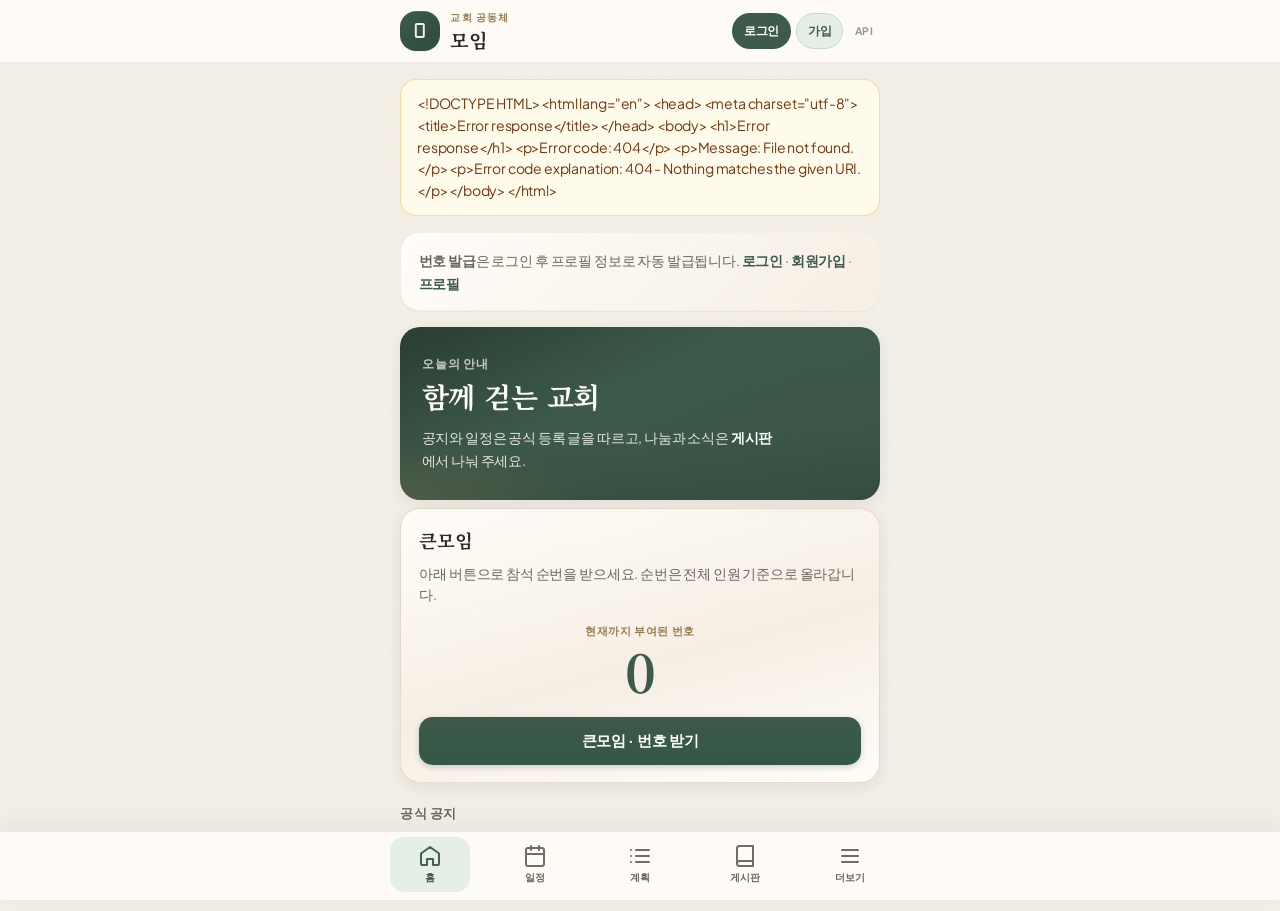
==== commit 663d6d1d: "feat: Add Big Meeting ticket management and UI components - Introduced BigMeetingTicket model for ma" ====
--- a/static/community/index.html
+++ b/static/community/index.html
@@ -50,6 +50,17 @@
               공지와 일정은 공식 등록 글을 따르고, 나눔과 소식은 <strong>게시판</strong>에서 나눠 주세요.
             </p>
           </div>
+          <section class="card big-meeting-card" aria-labelledby="big-meeting-heading">
+            <h3 id="big-meeting-heading" class="big-meeting-title">큰모임</h3>
+            <p class="big-meeting-desc">아래 버튼으로 참석 순번을 받으세요. 순번은 전체 인원 기준으로 올라갑니다.</p>
+            <div class="big-meeting-counter-wrap">
+              <span class="big-meeting-counter-label">현재까지 부여된 번호</span>
+              <div id="big-meeting-counter" class="big-meeting-counter" aria-live="polite">0</div>
+            </div>
+            <button type="button" id="big-meeting-btn" class="btn-primary big-meeting-btn">큰모임 · 번호 받기</button>
+            <p id="big-meeting-hint" class="big-meeting-hint muted" hidden></p>
+            <p id="big-meeting-result" class="big-meeting-result" hidden role="status"></p>
+          </section>
           <h3 class="section-title" style="margin-top: 1.25rem">공식 공지</h3>
           <p id="home-loading" class="loading">불러오는 중…</p>
           <ul id="announcement-list" class="card-list" hidden></ul>
--- a/static/community/styles.css
+++ b/static/community/styles.css
@@ -1139,6 +1139,75 @@
   border: 1px solid rgb(44 40 36 / 0.06) !important;
 }
 
+/* 큰모임 카드 */
+.big-meeting-card {
+  margin-top: 0.5rem;
+  border: 1px solid rgb(154 123 79 / 0.22);
+  background: linear-gradient(165deg, #fffdf9 0%, var(--gold-soft) 55%, var(--surface) 100%);
+  box-shadow: var(--shadow-md);
+}
+
+.big-meeting-title {
+  margin: 0;
+  font-family: var(--font-display);
+  font-size: 1.15rem;
+  font-weight: 700;
+  color: var(--ink);
+}
+
+.big-meeting-desc {
+  margin: 0.5rem 0 0;
+  font-size: 0.875rem;
+  line-height: 1.55;
+  color: var(--ink-muted);
+}
+
+.big-meeting-counter-wrap {
+  margin: 1rem 0 0.25rem;
+  text-align: center;
+}
+
+.big-meeting-counter-label {
+  display: block;
+  font-size: 0.6875rem;
+  font-weight: 700;
+  letter-spacing: 0.06em;
+  text-transform: uppercase;
+  color: var(--gold);
+}
+
+.big-meeting-counter {
+  margin: 0.35rem 0 0;
+  font-family: var(--font-display);
+  font-size: clamp(2.5rem, 12vw, 3.25rem);
+  font-weight: 700;
+  line-height: 1;
+  color: var(--accent);
+  font-variant-numeric: tabular-nums;
+}
+
+.big-meeting-btn {
+  margin-top: 1rem;
+}
+
+.big-meeting-hint {
+  margin: 0.65rem 0 0;
+  text-align: center;
+  line-height: 1.45;
+}
+
+.big-meeting-result {
+  margin: 0.85rem 0 0;
+  padding: 0.85rem 1rem;
+  border-radius: var(--radius);
+  text-align: center;
+  font-size: 0.9375rem;
+  font-weight: 700;
+  color: var(--accent);
+  background: var(--accent-soft);
+  border: 1px solid var(--accent-border);
+}
+
 @media (min-width: 480px) {
   .header-inner,
   main:not(.page-main),
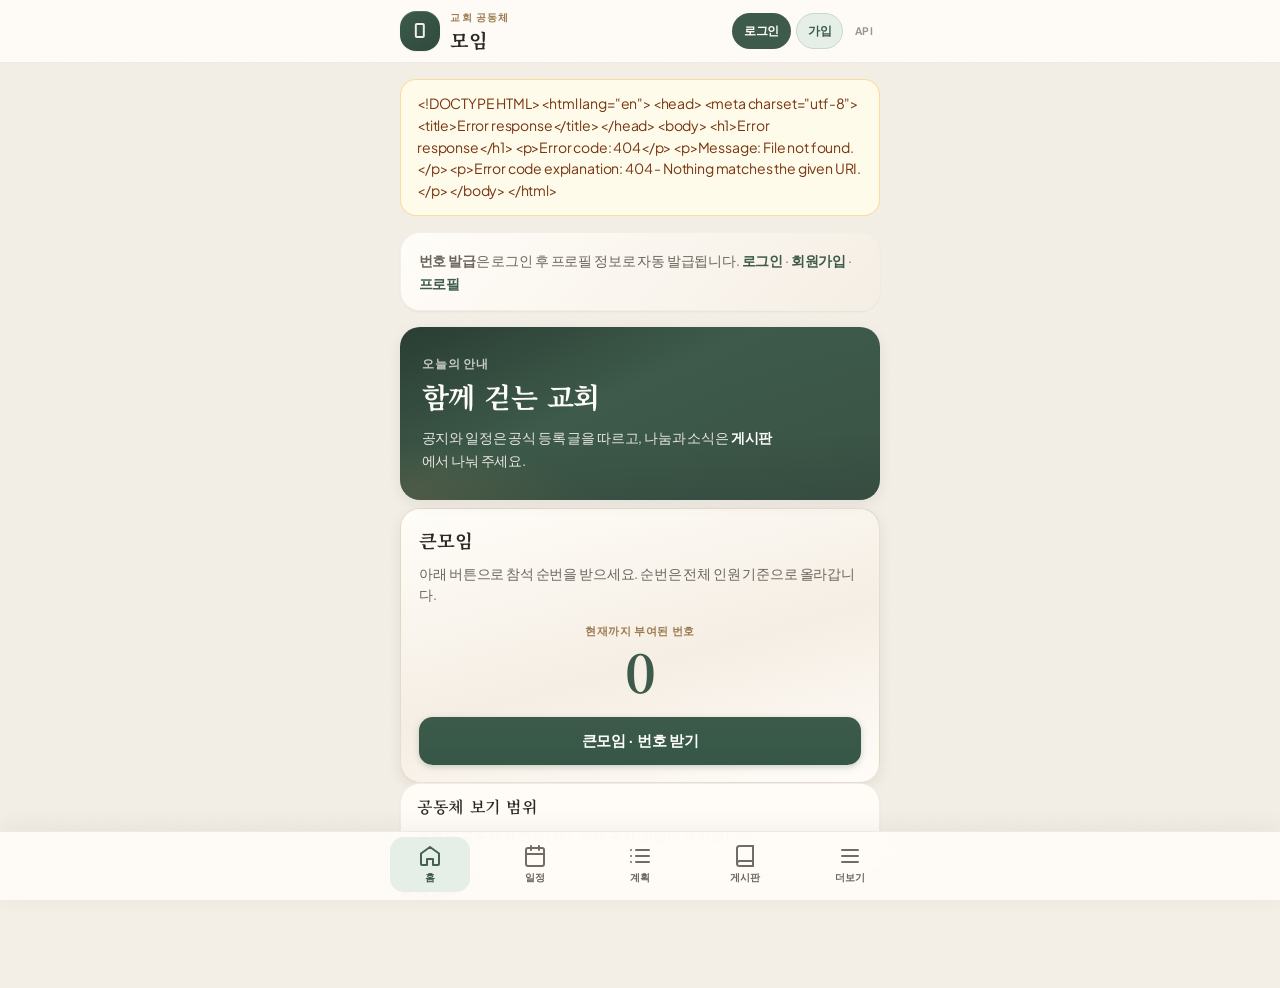
==== commit ecfb089b: "feat: Implement organization management and deletion request features - Added models for Organizatio" ====
--- a/static/community/index.html
+++ b/static/community/index.html
@@ -61,6 +61,7 @@
             <p id="big-meeting-hint" class="big-meeting-hint muted" hidden></p>
             <p id="big-meeting-result" class="big-meeting-result" hidden role="status"></p>
           </section>
+          <div id="org-filter-home" class="org-filter-slot"></div>
           <h3 class="section-title" style="margin-top: 1.25rem">공식 공지</h3>
           <p id="home-loading" class="loading">불러오는 중…</p>
           <ul id="announcement-list" class="card-list" hidden></ul>
@@ -68,6 +69,9 @@
         </section>
 
         <section id="panel-events" class="tab-panel" hidden>
+          <p class="hint" style="margin: 0 0 0.75rem; font-size: 0.85rem">
+            공동체·전체 공지 필터는 <strong>홈</strong> 탭 상단에서 설정합니다.
+          </p>
           <div class="toolbar">
             <h3 class="section-title" style="margin: 0">일정</h3>
             <label class="checkbox-label">
@@ -101,6 +105,10 @@
             <label>
               내용
               <textarea id="board-body" placeholder="내용을 입력하세요"></textarea>
+            </label>
+            <label class="checkbox-label">
+              <input type="checkbox" id="board-anonymous" />
+              익명으로 올리기 (로그인 필요 · 닉네임 대신 코드로 표시)
             </label>
             <button type="submit" id="board-submit">등록</button>
           </form>
